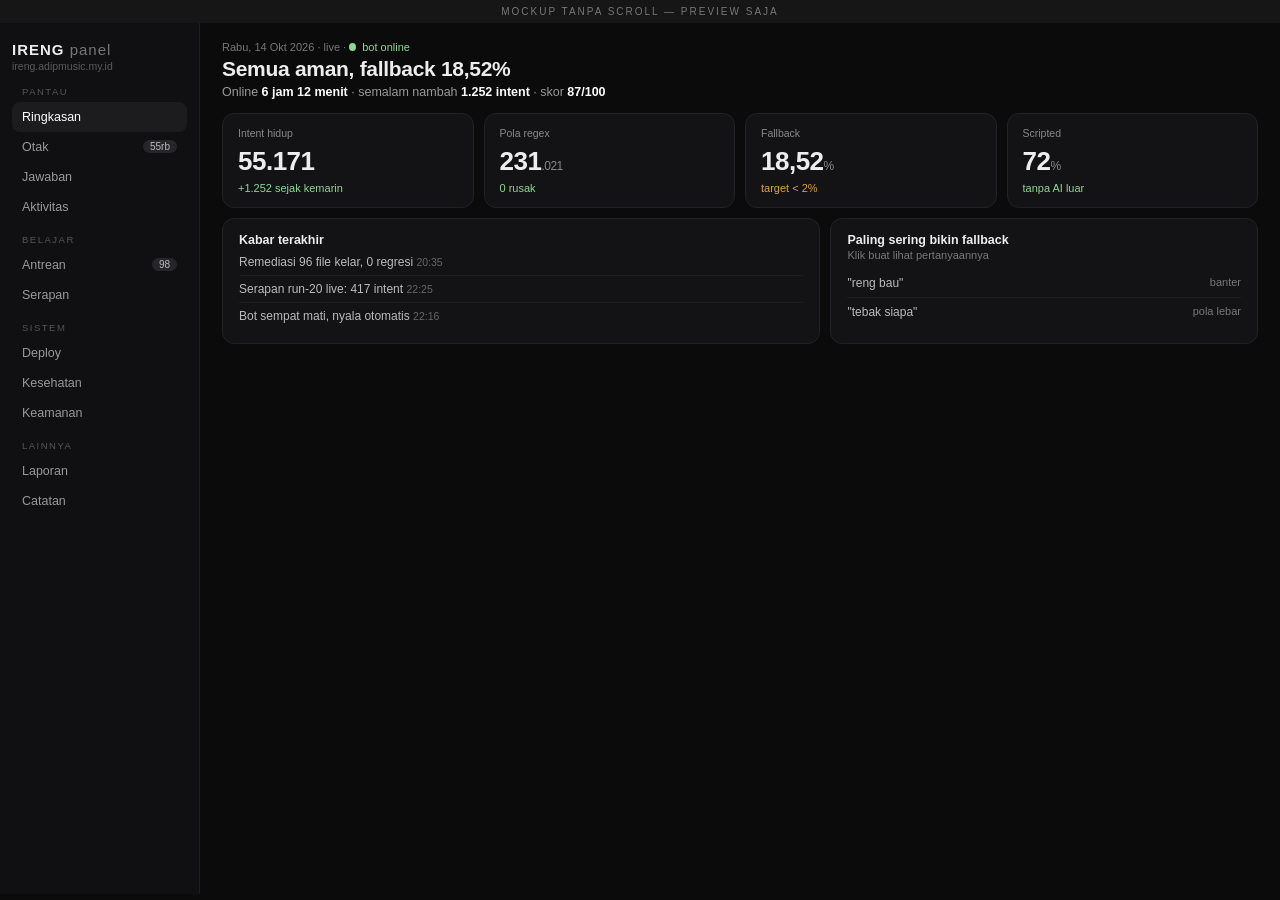
==== mockup-dashboard.html @ 5df764d5 "Mockup dashboard Ireng (preview)" ====
<!DOCTYPE html>
<html lang="id">
<head>
<meta charset="utf-8">
<meta name="viewport" content="width=device-width, initial-scale=1">
<style>
*{box-sizing:border-box;margin:0;padding:0}
html,body{height:100%;overflow:hidden}
body{font-family:-apple-system,'Segoe UI',Roboto,sans-serif;background:#0b0b0c;color:#ededed}
.mock{background:#161616;color:#777;text-align:center;font-size:10px;padding:6px;letter-spacing:2px}
.app{display:flex;height:calc(100vh - 29px)}
aside{width:200px;background:#101012;border-right:1px solid #1e1e20;padding:18px 12px;flex-shrink:0;overflow:hidden}
aside .logo{font-size:15px;font-weight:800;letter-spacing:1px}
aside .logo em{font-style:normal;color:#777;font-weight:400}
aside .sub{font-size:10.5px;color:#5a5a5a;margin:2px 0 14px}
nav .g{font-size:9.5px;color:#555;text-transform:uppercase;letter-spacing:1.5px;margin:12px 10px 5px}
nav button{display:flex;justify-content:space-between;width:100%;background:none;border:none;color:#999;font-size:12.5px;padding:8px 10px;border-radius:8px;cursor:pointer;text-align:left;font-family:inherit}
nav button.on{background:#1c1c1f;color:#fff}
nav button .n{font-size:10px;background:#26262a;color:#bbb;border-radius:10px;padding:1px 7px}
main{flex:1;padding:18px 22px;overflow:hidden;min-width:0}
.eyebrow{font-size:11px;color:#777;margin-bottom:4px}
h1{font-size:21px;font-weight:750;letter-spacing:-.3px}
.lede{font-size:12.5px;color:#999;margin:4px 0 14px}.lede b{color:#fff}
.page{display:none;height:calc(100% - 90px)}
.page.on{display:block}
.cards{display:grid;grid-template-columns:repeat(4,1fr);gap:10px;margin-bottom:10px}
.c{background:#131315;border:1px solid #222226;border-radius:12px;padding:13px 15px}
.c .k{font-size:10.5px;color:#888;margin-bottom:7px}
.c .v{font-size:26px;font-weight:800;letter-spacing:-.5px}
.c .v small{font-size:12px;font-weight:400;color:#888}
.c .f{font-size:11px;margin-top:5px;color:#8fd694}
.c .f.warn{color:#e0a33e}
.duo{display:grid;grid-template-columns:1.4fr 1fr;gap:10px}
.panel{background:#131315;border:1px solid #222226;border-radius:12px;padding:14px 16px;overflow:hidden}
.panel h3{font-size:12.5px;font-weight:650;margin-bottom:2px}
.panel .hint{font-size:11px;color:#777;margin-bottom:8px}
.rl{font-size:12px;color:#bbb;padding:7px 0;border-bottom:1px solid #1d1d20;display:flex;justify-content:space-between;gap:8px}
.rl:last-child{border:none}
.rl .a{color:#777;font-size:11px}
.tag{font-size:10px;background:#1f1f1f;color:#ccc;padding:2px 9px;border-radius:11px;white-space:nowrap}
.bar{height:6px;background:#222226;border-radius:3px;overflow:hidden;margin:5px 0 8px}
.bar i{display:block;height:100%;background:#ededed;border-radius:3px}
.feed{font-size:12px;color:#bbb}.feed div{padding:6px 0;border-bottom:1px solid #1d1d20}.feed div:last-child{border:none}
.feed time{color:#666;font-size:10.5px}
.note{background:#141410;border:1px dashed #3a3a2a;border-radius:10px;padding:11px 14px;font-size:12.5px;color:#c9b98a}
.dot{display:inline-block;width:7px;height:8px;border-radius:50%;background:#8fd694;margin-right:6px}
</style>
</head>
<body>
<div class="mock">MOCKUP TANPA SCROLL — PREVIEW SAJA</div>
<div class="app">
<aside>
<div class="logo">IRENG <em>panel</em></div><div class="sub">ireng.adipmusic.my.id</div>
<nav>
<div class="g">Pantau</div>
<button class="on" data-p="p1">Ringkasan</button>
<button data-p="p2">Otak <span class="n">55rb</span></button>
<button data-p="p3">Jawaban</button>
<button data-p="p4">Aktivitas</button>
<div class="g">Belajar</div>
<button data-p="p5">Antrean <span class="n">98</span></button>
<button data-p="p6">Serapan</button>
<div class="g">Sistem</div>
<button data-p="p7">Deploy</button>
<button data-p="p8">Kesehatan</button>
<button data-p="p9">Keamanan</button>
<div class="g">Lainnya</div>
<button data-p="p10">Laporan</button>
<button data-p="p11">Catatan</button>
</nav>
</aside>
<main>
<div class="eyebrow">Rabu, 14 Okt 2026 · live · <span style="color:#8fd694"><span class="dot"></span>bot online</span></div>

<div class="page on" id="p1">
<h1>Semua aman, fallback 18,52%</h1>
<p class="lede">Online <b>6 jam 12 menit</b> · semalam nambah <b>1.252 intent</b> · skor <b>87/100</b></p>
<div class="cards">
<div class="c"><div class="k">Intent hidup</div><div class="v">55.171</div><div class="f">+1.252 sejak kemarin</div></div>
<div class="c"><div class="k">Pola regex</div><div class="v">231<small>.021</small></div><div class="f">0 rusak</div></div>
<div class="c"><div class="k">Fallback</div><div class="v">18,52<small>%</small></div><div class="f warn">target &lt; 2%</div></div>
<div class="c"><div class="k">Scripted</div><div class="v">72<small>%</small></div><div class="f">tanpa AI luar</div></div>
</div>
<div class="duo">
<div class="panel"><h3>Kabar terakhir</h3><div class="feed">
<div>Remediasi 96 file kelar, 0 regresi <time>20:35</time></div>
<div>Serapan run-20 live: 417 intent <time>22:25</time></div>
<div>Bot sempat mati, nyala otomatis <time>22:16</time></div>
</div></div>
<div class="panel"><h3>Paling sering bikin fallback</h3><div class="hint">Klik buat lihat pertanyaannya</div>
<div class="rl"><span>"reng bau"</span><span class="a">banter</span></div>
<div class="rl"><span>"tebak siapa"</span><span class="a">pola lebar</span></div>
</div></div>
</div>

<div class="page" id="p2">
<h1>Otak</h1><p class="lede">Isi kepala Ireng · <b>55.171</b> intent · <b>231.021</b> pola</p>
<div class="duo">
<div class="panel"><h3>Pertumbuhan 7 hari</h3><div class="bar"><i style="width:64%"></i></div><div style="font-size:12px;color:#888">50.732 → 55.171 (+4.439)</div>
<h3 style="margin-top:14px">Cari intent</h3><div class="hint">Klik hasil buat lihat detail pola</div>
<div style="background:#0e0e10;border:1px solid #26262a;border-radius:8px;padding:9px 12px;font-size:12px;color:#666">cth: b55905_dengerin_penuh_dulu …</div></div>
<div class="panel"><h3>Laris vs nganggur</h3><div class="hint">30 hari</div>
<div class="rl"><span>Sapaan & banter</span><span class="tag">12,4rb hit</span></div>
<div class="rl"><span>Nganggur 90 hari</span><span class="tag">312</span></div>
<div class="rl"><span>Pola mati</span><span class="tag">0</span></div></div>
</div></div>

<div class="page" id="p3">
<h1>Jawaban</h1><p class="lede">Dari mana jawaban datang hari ini</p>
<div class="duo">
<div class="panel"><h3>Sumber</h3>
<div class="rl"><span>Scripted</span><span class="tag">72%</span></div>
<div class="rl"><span>LLM</span><span class="tag">9,5%</span></div>
<div class="rl"><span>Fallback</span><span class="tag">18,5%</span></div>
<div class="hint" style="margin-top:8px">vs minggu lalu: turun 0,3 poin</div></div>
<div class="panel"><h3>Tren fallback</h3><div class="hint">30 hari · garis turun = bagus</div>
<div class="bar"><i style="width:70%"></i></div><div style="font-size:12px;color:#888">18,81% → 18,52%</div></div>
</div></div>

<div class="page" id="p4">
<h1>Aktivitas</h1><p class="lede">Ramai-ramai chat hari ini</p>
<div class="duo">
<div class="panel"><h3>Chat per jam</h3><div class="hint">Puncak jam 21</div><div class="bar"><i style="width:82%"></i></div></div>
<div class="panel"><h3>Topik lagi rame</h3>
<div class="rl"><span>OTT KPK BNPB</span><span class="tag">scout</span></div>
<div class="rl"><span>JxJ SEVENTEEN</span><span class="tag">scout</span></div></div>
</div></div>

<div class="page" id="p5">
<h1>Antrean belajar</h1><p class="lede"><b>98</b> draft nunggu review · belum ada yang lolos auto-approve</p>
<div class="duo">
<div class="panel"><h3>Progress</h3><div class="bar"><i style="width:12%"></i></div><div style="font-size:12px;color:#888">12 siap kuis parafrase</div></div>
<div class="panel"><h3>Unmatched terbaru</h3>
<div class="rl"><span>"reng bau"</span><span class="a">14 Okt 14:55</span></div>
<div class="rl"><span><i>tidak ada lagi</i></span><span></span></div></div>
</div></div>

<div class="page" id="p6">
<h1>Serapan</h1><p class="lede">Run per jam · otomatis</p>
<div class="panel"><div class="feed">
<div>Run ke-20 · 417 intent · <b style="color:#8fd694">live</b> <time>22:25 WIB</time></div>
<div>Run ke-19 · 411 intent · staged <time>19:49 WIB</time></div>
<div>Run ke-18 · 574 intent · staged <time>18:41 WIB</time></div>
<div>Kata baru: +450 singkatan EN <time>16:11 WIB</time></div>
</div></div></div>

<div class="page" id="p7">
<h1>Deploy</h1><p class="lede">Riwayat perubahan</p>
<div class="panel"><div class="feed">
<div>Serapan run-18..20: +1.402 intent <time>22:25 · 0803d6d8</time></div>
<div>Remediasi uppercase 96 file, 0 regresi <time>20:35 · wave 1–5</time></div>
<div>Konsolidasi run-12..17: +3.187 intent <time>18:00 · ac6bafdc</time></div>
</div></div></div>

<div class="page" id="p8">
<h1>Kesehatan</h1><p class="lede">Kondisi bot saat ini</p>
<div class="cards">
<div class="c"><div class="k">Status</div><div class="v" style="font-size:22px;color:#8fd694">Online</div><div class="f">pid 22149</div></div>
<div class="c"><div class="k">Uptime</div><div class="v" style="font-size:22px">6<small>j</small> 12<small>m</small></div><div class="f">stabil</div></div>
<div class="c"><div class="k">Restart terakhir</div><div class="v" style="font-size:22px">22:16</div><div class="f">otomatis</div></div>
<div class="c"><div class="k">Error 24 jam</div><div class="v">0</div><div class="f">bersih</div></div>
</div></div>

<div class="page" id="p9">
<h1>Keamanan</h1><p class="lede">Siapa masuk kapan</p>
<div class="panel">
<div class="rl"><span>Login terakhir</span><span class="a">lo · 23:40 WIB</span></div>
<div class="rl"><span>Percobaan gagal 7 hari</span><span class="tag">0</span></div>
<div class="rl"><span>IP whitelist</span><span class="tag">aktif</span></div>
<div class="rl"><span>Brute-force shield</span><span class="tag">aktif</span></div>
</div></div>

<div class="page" id="p10">
<h1>Laporan</h1><p class="lede">Unduh & bandingkan</p>
<div class="panel">
<div class="rl"><span>Laporan harian 14 Okt</span><span class="tag">unduh</span></div>
<div class="rl"><span>Laporan mingguan</span><span class="tag">unduh</span></div>
<div class="rl"><span>Fallback minggu ini vs lalu</span><span class="tag">18,52% vs 18,81%</span></div>
</div></div>

<div class="page" id="p11">
<h1>Catatan</h1><p class="lede">Coretan lo sendiri</p>
<div class="note">Fallback harus tembus di bawah 15% minggu ini. Prioritas: deploy antrean 985 intent.</div>
</div>

</main>
</div>
<script>
document.querySelectorAll('nav button').forEach(b=>b.addEventListener('click',()=>{
document.querySelectorAll('nav button').forEach(x=>x.classList.remove('on'));
document.querySelectorAll('.page').forEach(x=>x.classList.remove('on'));
b.classList.add('on');document.getElementById(b.dataset.p).classList.add('on');
}));
</script>
</body>
</html>
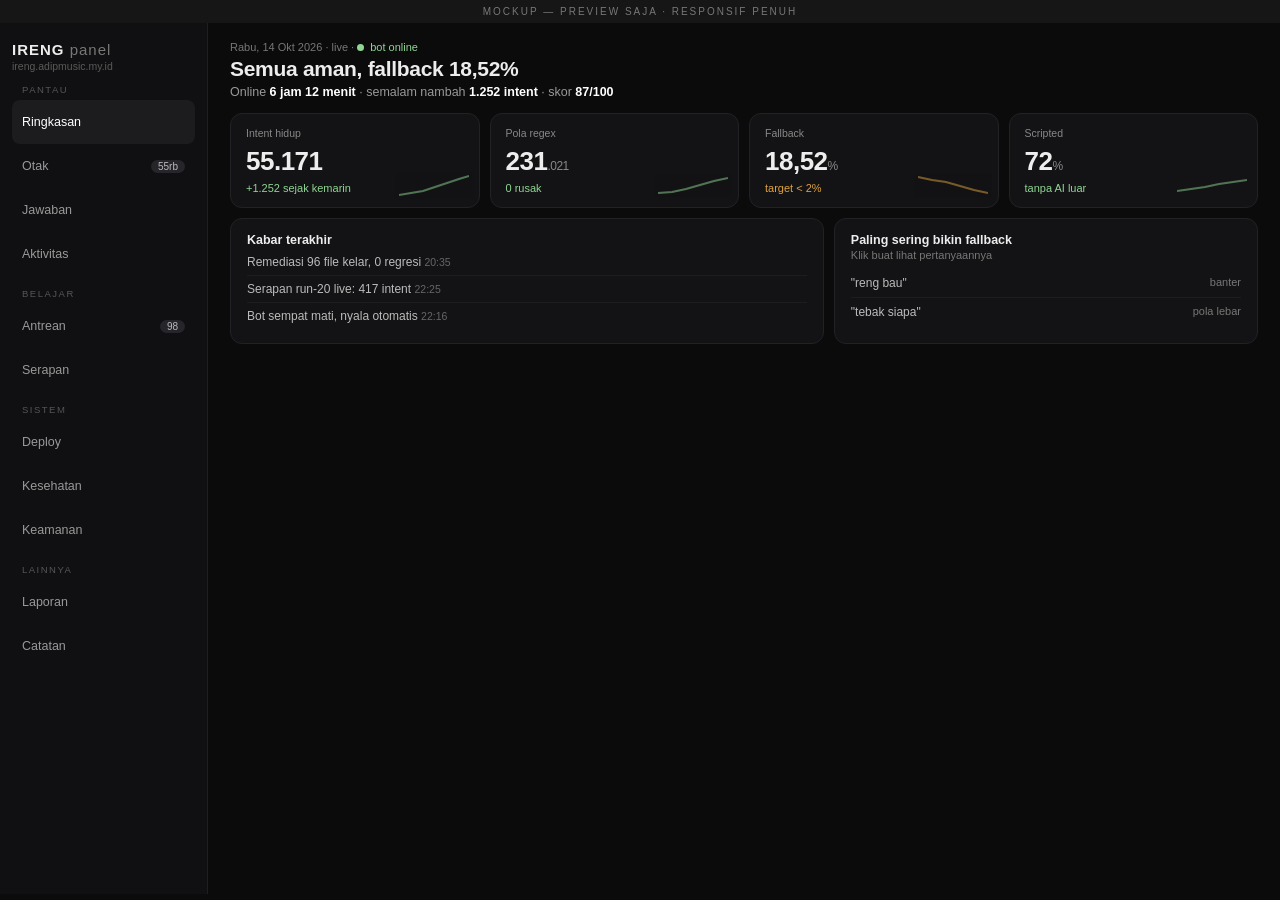
==== commit a4076b11: "Mockup dashboard v4 (responsif + grafik)" ====
--- a/mockup-dashboard.html
+++ b/mockup-dashboard.html
@@ -9,27 +9,28 @@
 body{font-family:-apple-system,'Segoe UI',Roboto,sans-serif;background:#0b0b0c;color:#ededed}
 .mock{background:#161616;color:#777;text-align:center;font-size:10px;padding:6px;letter-spacing:2px}
 .app{display:flex;height:calc(100vh - 29px)}
-aside{width:200px;background:#101012;border-right:1px solid #1e1e20;padding:18px 12px;flex-shrink:0;overflow:hidden}
+aside{width:208px;background:#101012;border-right:1px solid #1e1e20;padding:18px 12px;flex-shrink:0;overflow-y:auto}
 aside .logo{font-size:15px;font-weight:800;letter-spacing:1px}
 aside .logo em{font-style:normal;color:#777;font-weight:400}
-aside .sub{font-size:10.5px;color:#5a5a5a;margin:2px 0 14px}
+aside .sub{font-size:10.5px;color:#5a5a5a;margin:2px 0 12px}
 nav .g{font-size:9.5px;color:#555;text-transform:uppercase;letter-spacing:1.5px;margin:12px 10px 5px}
-nav button{display:flex;justify-content:space-between;width:100%;background:none;border:none;color:#999;font-size:12.5px;padding:8px 10px;border-radius:8px;cursor:pointer;text-align:left;font-family:inherit}
+nav button{display:flex;justify-content:space-between;align-items:center;width:100%;background:none;border:none;color:#999;font-size:12.5px;padding:9px 10px;border-radius:8px;cursor:pointer;text-align:left;font-family:inherit;min-height:44px}
 nav button.on{background:#1c1c1f;color:#fff}
 nav button .n{font-size:10px;background:#26262a;color:#bbb;border-radius:10px;padding:1px 7px}
-main{flex:1;padding:18px 22px;overflow:hidden;min-width:0}
+main{flex:1;padding:18px 22px;overflow:hidden;min-width:0;display:flex;flex-direction:column}
 .eyebrow{font-size:11px;color:#777;margin-bottom:4px}
 h1{font-size:21px;font-weight:750;letter-spacing:-.3px}
 .lede{font-size:12.5px;color:#999;margin:4px 0 14px}.lede b{color:#fff}
-.page{display:none;height:calc(100% - 90px)}
+.page{display:none;flex:1;min-height:0}
 .page.on{display:block}
 .cards{display:grid;grid-template-columns:repeat(4,1fr);gap:10px;margin-bottom:10px}
-.c{background:#131315;border:1px solid #222226;border-radius:12px;padding:13px 15px}
+.c{background:#131315;border:1px solid #222226;border-radius:12px;padding:13px 15px;position:relative;overflow:hidden}
 .c .k{font-size:10.5px;color:#888;margin-bottom:7px}
 .c .v{font-size:26px;font-weight:800;letter-spacing:-.5px}
 .c .v small{font-size:12px;font-weight:400;color:#888}
 .c .f{font-size:11px;margin-top:5px;color:#8fd694}
 .c .f.warn{color:#e0a33e}
+.c svg.spark{position:absolute;right:10px;bottom:8px;opacity:.5}
 .duo{display:grid;grid-template-columns:1.4fr 1fr;gap:10px}
 .panel{background:#131315;border:1px solid #222226;border-radius:12px;padding:14px 16px;overflow:hidden}
 .panel h3{font-size:12.5px;font-weight:650;margin-bottom:2px}
@@ -43,11 +44,31 @@
 .feed{font-size:12px;color:#bbb}.feed div{padding:6px 0;border-bottom:1px solid #1d1d20}.feed div:last-child{border:none}
 .feed time{color:#666;font-size:10.5px}
 .note{background:#141410;border:1px dashed #3a3a2a;border-radius:10px;padding:11px 14px;font-size:12.5px;color:#c9b98a}
-.dot{display:inline-block;width:7px;height:8px;border-radius:50%;background:#8fd694;margin-right:6px}
+.dot{display:inline-block;width:7px;height:7px;border-radius:50%;background:#8fd694;margin-right:6px}
+.donut{display:flex;align-items:center;gap:14px}
+.donut svg{flex-shrink:0}
+.legend{font-size:12px;color:#bbb}.legend div{margin:5px 0}.legend i{display:inline-block;width:9px;height:9px;border-radius:3px;margin-right:7px}
+.mtopbar{display:none}
+/* tablet */
+@media(max-width:1024px){.cards{grid-template-columns:repeat(2,1fr)}}
+/* mobile: sidebar jadi bar atas horizontal scroll */
+@media(max-width:760px){
+.app{flex-direction:column}
+aside{width:100%;border-right:none;border-bottom:1px solid #1e1e20;padding:10px 12px;height:auto}
+aside .sub{display:none}
+aside .logo{margin-bottom:8px}
+nav{display:flex;overflow-x:auto;gap:6px;padding-bottom:4px;-webkit-overflow-scrolling:touch}
+nav .g{display:none}
+nav button{white-space:nowrap;flex-shrink:0;min-height:44px}
+main{padding:14px}
+h1{font-size:19px}
+.duo{grid-template-columns:1fr}
+.c .v{font-size:23px}
+}
 </style>
 </head>
 <body>
-<div class="mock">MOCKUP TANPA SCROLL — PREVIEW SAJA</div>
+<div class="mock">MOCKUP — PREVIEW SAJA · RESPONSIF PENUH</div>
 <div class="app">
 <aside>
 <div class="logo">IRENG <em>panel</em></div><div class="sub">ireng.adipmusic.my.id</div>
@@ -76,10 +97,14 @@
 <h1>Semua aman, fallback 18,52%</h1>
 <p class="lede">Online <b>6 jam 12 menit</b> · semalam nambah <b>1.252 intent</b> · skor <b>87/100</b></p>
 <div class="cards">
-<div class="c"><div class="k">Intent hidup</div><div class="v">55.171</div><div class="f">+1.252 sejak kemarin</div></div>
-<div class="c"><div class="k">Pola regex</div><div class="v">231<small>.021</small></div><div class="f">0 rusak</div></div>
-<div class="c"><div class="k">Fallback</div><div class="v">18,52<small>%</small></div><div class="f warn">target &lt; 2%</div></div>
-<div class="c"><div class="k">Scripted</div><div class="v">72<small>%</small></div><div class="f">tanpa AI luar</div></div>
+<div class="c"><div class="k">Intent hidup</div><div class="v">55.171</div><div class="f">+1.252 sejak kemarin</div>
+<svg class="spark" width="70" height="26" viewBox="0 0 70 26"><polyline points="0,22 12,20 24,18 36,14 48,10 60,6 70,3" fill="none" stroke="#8fd694" stroke-width="2"/></svg></div>
+<div class="c"><div class="k">Pola regex</div><div class="v">231<small>.021</small></div><div class="f">0 rusak</div>
+<svg class="spark" width="70" height="26" viewBox="0 0 70 26"><polyline points="0,20 14,19 28,16 42,12 56,8 70,5" fill="none" stroke="#8fd694" stroke-width="2"/></svg></div>
+<div class="c"><div class="k">Fallback</div><div class="v">18,52<small>%</small></div><div class="f warn">target &lt; 2%</div>
+<svg class="spark" width="70" height="26" viewBox="0 0 70 26"><polyline points="0,4 14,7 28,9 42,13 56,17 70,20" fill="none" stroke="#e0a33e" stroke-width="2"/></svg></div>
+<div class="c"><div class="k">Scripted</div><div class="v">72<small>%</small></div><div class="f">tanpa AI luar</div>
+<svg class="spark" width="70" height="26" viewBox="0 0 70 26"><polyline points="0,18 14,16 28,14 42,11 56,9 70,7" fill="none" stroke="#8fd694" stroke-width="2"/></svg></div>
 </div>
 <div class="duo">
 <div class="panel"><h3>Kabar terakhir</h3><div class="feed">
@@ -94,42 +119,58 @@
 </div>
 
 <div class="page" id="p2">
-<h1>Otak</h1><p class="lede">Isi kepala Ireng · <b>55.171</b> intent · <b>231.021</b> pola</p>
-<div class="duo">
-<div class="panel"><h3>Pertumbuhan 7 hari</h3><div class="bar"><i style="width:64%"></i></div><div style="font-size:12px;color:#888">50.732 → 55.171 (+4.439)</div>
-<h3 style="margin-top:14px">Cari intent</h3><div class="hint">Klik hasil buat lihat detail pola</div>
-<div style="background:#0e0e10;border:1px solid #26262a;border-radius:8px;padding:9px 12px;font-size:12px;color:#666">cth: b55905_dengerin_penuh_dulu …</div></div>
+<h1>Otak</h1><p class="lede"><b>55.171</b> intent · <b>231.021</b> pola · 0 rusak</p>
+<div class="duo">
+<div class="panel"><h3>Pertumbuhan 7 hari</h3>
+<svg width="100%" height="70" viewBox="0 0 300 70" preserveAspectRatio="none"><polyline points="0,60 50,55 100,48 150,38 200,28 250,18 300,10" fill="none" stroke="#ededed" stroke-width="2"/><circle cx="300" cy="10" r="4" fill="#8fd694"/></svg>
+<div style="font-size:12px;color:#888;margin-top:6px">50.732 → 55.171 (+4.439)</div></div>
 <div class="panel"><h3>Laris vs nganggur</h3><div class="hint">30 hari</div>
 <div class="rl"><span>Sapaan & banter</span><span class="tag">12,4rb hit</span></div>
 <div class="rl"><span>Nganggur 90 hari</span><span class="tag">312</span></div>
 <div class="rl"><span>Pola mati</span><span class="tag">0</span></div></div>
-</div></div>
+</div>
+<div class="panel" style="margin-top:10px"><h3>Cari intent</h3><div class="hint">Klik hasil buat lihat detail pola</div>
+<div style="background:#0e0e10;border:1px solid #26262a;border-radius:8px;padding:9px 12px;font-size:12px;color:#666">cth: b55905_dengerin_penuh_dulu …</div></div>
+</div>
 
 <div class="page" id="p3">
-<h1>Jawaban</h1><p class="lede">Dari mana jawaban datang hari ini</p>
-<div class="duo">
-<div class="panel"><h3>Sumber</h3>
-<div class="rl"><span>Scripted</span><span class="tag">72%</span></div>
-<div class="rl"><span>LLM</span><span class="tag">9,5%</span></div>
-<div class="rl"><span>Fallback</span><span class="tag">18,5%</span></div>
-<div class="hint" style="margin-top:8px">vs minggu lalu: turun 0,3 poin</div></div>
-<div class="panel"><h3>Tren fallback</h3><div class="hint">30 hari · garis turun = bagus</div>
-<div class="bar"><i style="width:70%"></i></div><div style="font-size:12px;color:#888">18,81% → 18,52%</div></div>
+<h1>Jawaban</h1><p class="lede">Dari mana jawaban datang</p>
+<div class="duo">
+<div class="panel"><h3>Donat sumber hari ini</h3>
+<div class="donut">
+<svg width="110" height="110" viewBox="0 0 110 110">
+<circle cx="55" cy="55" r="44" fill="none" stroke="#222226" stroke-width="14"/>
+<circle cx="55" cy="55" r="44" fill="none" stroke="#ededed" stroke-width="14" stroke-dasharray="199 276" stroke-dashoffset="69" transform="rotate(-90 55 55)"/>
+<circle cx="55" cy="55" r="44" fill="none" stroke="#555" stroke-width="14" stroke-dasharray="26 276" stroke-dashoffset="-130" transform="rotate(-90 55 55)"/>
+<circle cx="55" cy="55" r="44" fill="none" stroke="#e0a33e" stroke-width="14" stroke-dasharray="51 276" stroke-dashoffset="-156" transform="rotate(-90 55 55)"/>
+<text x="55" y="60" text-anchor="middle" fill="#fff" font-size="16" font-weight="700">72%</text>
+</svg>
+<div class="legend">
+<div><i style="background:#ededed"></i>Scripted 72%</div>
+<div><i style="background:#555"></i>LLM 9,5%</div>
+<div><i style="background:#e0a33e"></i>Fallback 18,5%</div>
+</div></div></div>
+<div class="panel"><h3>Tren fallback 30 hari</h3><div class="hint">Garis turun = bagus</div>
+<svg width="100%" height="70" viewBox="0 0 300 70" preserveAspectRatio="none"><polyline points="0,15 60,22 120,30 180,42 240,52 300,58" fill="none" stroke="#e0a33e" stroke-width="2"/></svg>
+<div style="font-size:12px;color:#888">18,81% → 18,52%</div></div>
 </div></div>
 
 <div class="page" id="p4">
-<h1>Aktivitas</h1><p class="lede">Ramai-ramai chat hari ini</p>
-<div class="duo">
-<div class="panel"><h3>Chat per jam</h3><div class="hint">Puncak jam 21</div><div class="bar"><i style="width:82%"></i></div></div>
+<h1>Aktivitas</h1><p class="lede">Ramai-ramai chat</p>
+<div class="duo">
+<div class="panel"><h3>Chat per jam hari ini</h3><div class="hint">Puncak jam 21</div>
+<svg width="100%" height="70" viewBox="0 0 300 70" preserveAspectRatio="none">
+<rect x="10" y="45" width="18" height="25" rx="3" fill="#333"/><rect x="40" y="35" width="18" height="35" rx="3" fill="#333"/><rect x="70" y="40" width="18" height="30" rx="3" fill="#333"/><rect x="100" y="25" width="18" height="45" rx="3" fill="#555"/><rect x="130" y="30" width="18" height="40" rx="3" fill="#555"/><rect x="160" y="15" width="18" height="55" rx="3" fill="#ededed"/><rect x="190" y="28" width="18" height="42" rx="3" fill="#555"/>
+</svg></div>
 <div class="panel"><h3>Topik lagi rame</h3>
 <div class="rl"><span>OTT KPK BNPB</span><span class="tag">scout</span></div>
 <div class="rl"><span>JxJ SEVENTEEN</span><span class="tag">scout</span></div></div>
 </div></div>
 
 <div class="page" id="p5">
-<h1>Antrean belajar</h1><p class="lede"><b>98</b> draft nunggu review · belum ada yang lolos auto-approve</p>
-<div class="duo">
-<div class="panel"><h3>Progress</h3><div class="bar"><i style="width:12%"></i></div><div style="font-size:12px;color:#888">12 siap kuis parafrase</div></div>
+<h1>Antrean belajar</h1><p class="lede"><b>98</b> draft nunggu review</p>
+<div class="duo">
+<div class="panel"><h3>Progress kuis</h3><div class="bar"><i style="width:12%"></i></div><div style="font-size:12px;color:#888">12 siap kuis parafrase · gate tetap</div></div>
 <div class="panel"><h3>Unmatched terbaru</h3>
 <div class="rl"><span>"reng bau"</span><span class="a">14 Okt 14:55</span></div>
 <div class="rl"><span><i>tidak ada lagi</i></span><span></span></div></div>
@@ -175,7 +216,7 @@
 <div class="panel">
 <div class="rl"><span>Laporan harian 14 Okt</span><span class="tag">unduh</span></div>
 <div class="rl"><span>Laporan mingguan</span><span class="tag">unduh</span></div>
-<div class="rl"><span>Fallback minggu ini vs lalu</span><span class="tag">18,52% vs 18,81%</span></div>
+<div class="rl"><span>Minggu ini vs lalu</span><span class="tag">18,52% vs 18,81%</span></div>
 </div></div>
 
 <div class="page" id="p11">
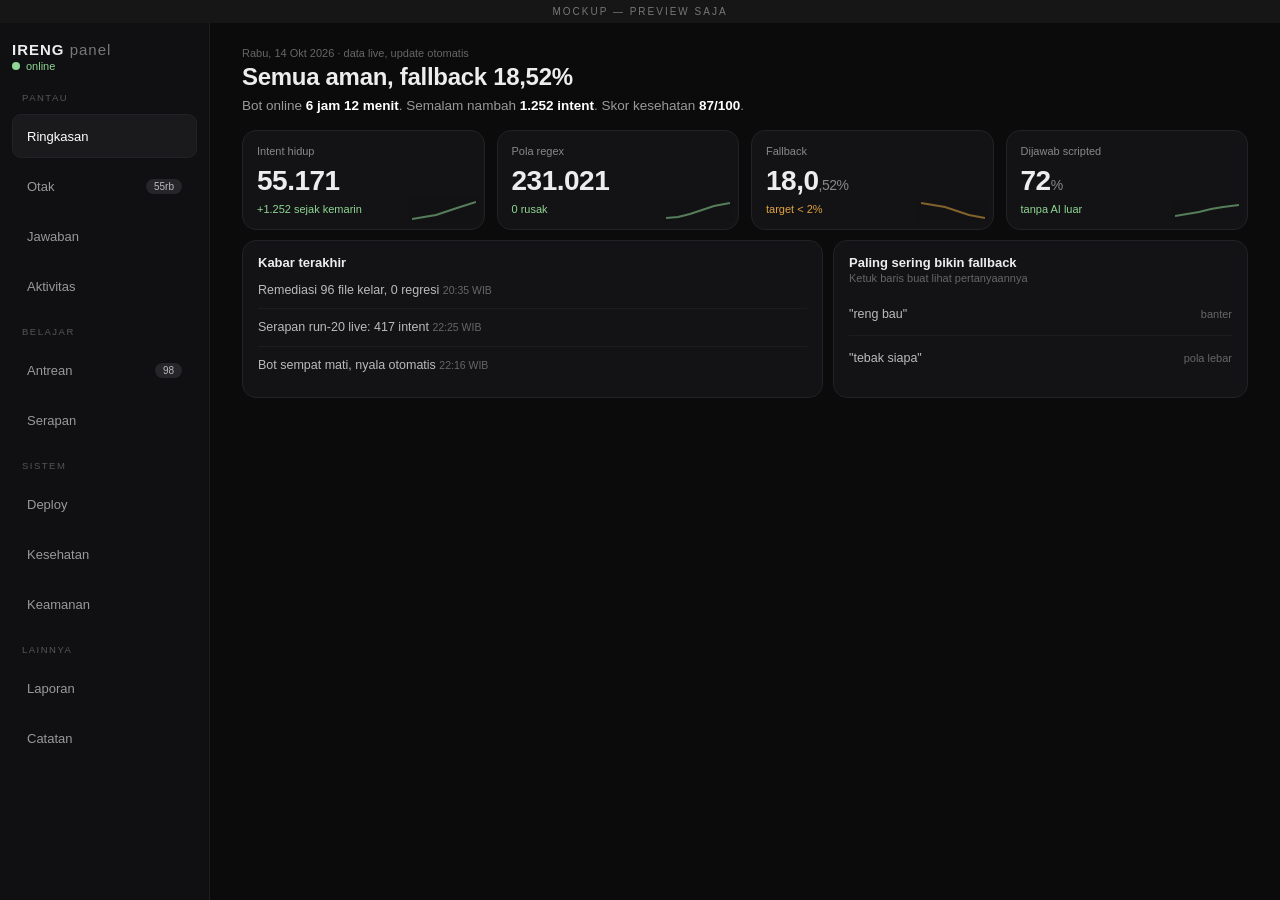
==== commit 859f472e: "Mockup dashboard v5 (mobile-first rewrite)" ====
--- a/mockup-dashboard.html
+++ b/mockup-dashboard.html
@@ -2,77 +2,98 @@
 <html lang="id">
 <head>
 <meta charset="utf-8">
-<meta name="viewport" content="width=device-width, initial-scale=1">
+<meta name="viewport" content="width=device-width, initial-scale=1, viewport-fit=cover">
+<title>Ireng Panel — Mockup</title>
 <style>
-*{box-sizing:border-box;margin:0;padding:0}
-html,body{height:100%;overflow:hidden}
-body{font-family:-apple-system,'Segoe UI',Roboto,sans-serif;background:#0b0b0c;color:#ededed}
-.mock{background:#161616;color:#777;text-align:center;font-size:10px;padding:6px;letter-spacing:2px}
-.app{display:flex;height:calc(100vh - 29px)}
-aside{width:208px;background:#101012;border-right:1px solid #1e1e20;padding:18px 12px;flex-shrink:0;overflow-y:auto}
-aside .logo{font-size:15px;font-weight:800;letter-spacing:1px}
-aside .logo em{font-style:normal;color:#777;font-weight:400}
-aside .sub{font-size:10.5px;color:#5a5a5a;margin:2px 0 12px}
-nav .g{font-size:9.5px;color:#555;text-transform:uppercase;letter-spacing:1.5px;margin:12px 10px 5px}
-nav button{display:flex;justify-content:space-between;align-items:center;width:100%;background:none;border:none;color:#999;font-size:12.5px;padding:9px 10px;border-radius:8px;cursor:pointer;text-align:left;font-family:inherit;min-height:44px}
-nav button.on{background:#1c1c1f;color:#fff}
-nav button .n{font-size:10px;background:#26262a;color:#bbb;border-radius:10px;padding:1px 7px}
-main{flex:1;padding:18px 22px;overflow:hidden;min-width:0;display:flex;flex-direction:column}
-.eyebrow{font-size:11px;color:#777;margin-bottom:4px}
-h1{font-size:21px;font-weight:750;letter-spacing:-.3px}
-.lede{font-size:12.5px;color:#999;margin:4px 0 14px}.lede b{color:#fff}
-.page{display:none;flex:1;min-height:0}
-.page.on{display:block}
-.cards{display:grid;grid-template-columns:repeat(4,1fr);gap:10px;margin-bottom:10px}
-.c{background:#131315;border:1px solid #222226;border-radius:12px;padding:13px 15px;position:relative;overflow:hidden}
-.c .k{font-size:10.5px;color:#888;margin-bottom:7px}
-.c .v{font-size:26px;font-weight:800;letter-spacing:-.5px}
-.c .v small{font-size:12px;font-weight:400;color:#888}
-.c .f{font-size:11px;margin-top:5px;color:#8fd694}
-.c .f.warn{color:#e0a33e}
-.c svg.spark{position:absolute;right:10px;bottom:8px;opacity:.5}
-.duo{display:grid;grid-template-columns:1.4fr 1fr;gap:10px}
-.panel{background:#131315;border:1px solid #222226;border-radius:12px;padding:14px 16px;overflow:hidden}
-.panel h3{font-size:12.5px;font-weight:650;margin-bottom:2px}
-.panel .hint{font-size:11px;color:#777;margin-bottom:8px}
-.rl{font-size:12px;color:#bbb;padding:7px 0;border-bottom:1px solid #1d1d20;display:flex;justify-content:space-between;gap:8px}
+:root{
+  --bg:#0b0b0c; --surface:#131315; --surface2:#1a1a1d; --line:#222226;
+  --txt:#ededed; --mut:#999; --dim:#666;
+  --ok:#8fd694; --warn:#e0a33e; --tap:44px;
+}
+*{box-sizing:border-box;margin:0;padding:0;-webkit-tap-highlight-color:transparent}
+html{-webkit-text-size-adjust:100%}
+body{font-family:-apple-system,BlinkMacSystemFont,'Segoe UI',Roboto,sans-serif;background:var(--bg);color:var(--txt);min-height:100dvh;display:flex;flex-direction:column}
+.mock{background:#161616;color:#777;text-align:center;font-size:10px;padding:6px 8px;letter-spacing:2px;flex-shrink:0}
+/* ===== layout: mobile-first, nav jadi bar atas ===== */
+.app{flex:1;display:flex;flex-direction:column;min-height:0}
+aside{background:#101012;border-bottom:1px solid #1e1e20;padding:10px 12px;flex-shrink:0}
+.brand{display:flex;align-items:baseline;justify-content:space-between;margin-bottom:8px}
+.logo{font-size:15px;font-weight:800;letter-spacing:1px}
+.logo em{font-style:normal;color:#777;font-weight:400}
+.live{font-size:11px;color:var(--ok);display:flex;align-items:center;gap:6px}
+.live i{width:8px;height:8px;border-radius:50%;background:var(--ok);animation:pulse 2s infinite}
+@keyframes pulse{0%,100%{opacity:1}50%{opacity:.35}}
+nav{display:flex;gap:6px;overflow-x:auto;padding-bottom:6px;scrollbar-width:none;-webkit-overflow-scrolling:touch}
+nav::-webkit-scrollbar{display:none}
+nav .g{display:none}
+nav button{flex-shrink:0;display:flex;align-items:center;gap:7px;background:none;border:1px solid transparent;color:var(--mut);font-size:13px;padding:0 14px;min-height:var(--tap);border-radius:22px;cursor:pointer;font-family:inherit;white-space:nowrap;transition:background .18s,color .18s,border-color .18s}
+nav button .n{font-size:10px;background:#26262a;color:#bbb;border-radius:10px;padding:2px 8px}
+nav button.on{background:var(--surface2);color:#fff;border-color:var(--line)}
+nav button:active{transform:scale(.96)}
+main{flex:1;min-height:0;overflow-y:auto;padding:14px 14px 28px;-webkit-overflow-scrolling:touch}
+.eyebrow{font-size:11px;color:var(--dim);margin-bottom:4px}
+h1{font-size:clamp(19px,5.4vw,24px);font-weight:750;letter-spacing:-.3px}
+.lede{font-size:clamp(12px,3.4vw,13.5px);color:var(--mut);margin:5px 0 14px;line-height:1.5}
+.lede b{color:#fff}
+.page{display:none}
+.page.on{display:block;animation:fadeSlide .28s ease}
+@keyframes fadeSlide{from{opacity:0;transform:translateY(10px)}to{opacity:1;transform:none}}
+.cards{display:grid;grid-template-columns:repeat(2,1fr);gap:10px;margin-bottom:10px}
+.c{background:var(--surface);border:1px solid var(--line);border-radius:14px;padding:14px;position:relative;overflow:hidden;transition:transform .15s,border-color .15s;cursor:default}
+.c:active{transform:scale(.98)}
+.c .k{font-size:11px;color:#888;margin-bottom:8px}
+.c .v{font-size:clamp(22px,6.5vw,28px);font-weight:800;letter-spacing:-.5px;font-variant-numeric:tabular-nums}
+.c .v small{font-size:.5em;font-weight:400;color:#888}
+.c .f{font-size:11px;margin-top:6px;color:var(--ok)}
+.c .f.warn{color:var(--warn)}
+.c svg.spark{position:absolute;right:8px;bottom:6px;opacity:.55}
+.duo{display:grid;grid-template-columns:1fr;gap:10px}
+.panel{background:var(--surface);border:1px solid var(--line);border-radius:14px;padding:14px 15px;margin-bottom:10px}
+.panel h3{font-size:13px;font-weight:650;margin-bottom:2px}
+.panel .hint{font-size:11px;color:var(--dim);margin-bottom:8px}
+.rl{font-size:12.5px;color:#bbb;padding:10px 0;border-bottom:1px solid #1d1d20;display:flex;justify-content:space-between;align-items:center;gap:8px;min-height:var(--tap);cursor:pointer}
 .rl:last-child{border:none}
-.rl .a{color:#777;font-size:11px}
-.tag{font-size:10px;background:#1f1f1f;color:#ccc;padding:2px 9px;border-radius:11px;white-space:nowrap}
-.bar{height:6px;background:#222226;border-radius:3px;overflow:hidden;margin:5px 0 8px}
-.bar i{display:block;height:100%;background:#ededed;border-radius:3px}
-.feed{font-size:12px;color:#bbb}.feed div{padding:6px 0;border-bottom:1px solid #1d1d20}.feed div:last-child{border:none}
-.feed time{color:#666;font-size:10.5px}
-.note{background:#141410;border:1px dashed #3a3a2a;border-radius:10px;padding:11px 14px;font-size:12.5px;color:#c9b98a}
-.dot{display:inline-block;width:7px;height:7px;border-radius:50%;background:#8fd694;margin-right:6px}
-.donut{display:flex;align-items:center;gap:14px}
-.donut svg{flex-shrink:0}
-.legend{font-size:12px;color:#bbb}.legend div{margin:5px 0}.legend i{display:inline-block;width:9px;height:9px;border-radius:3px;margin-right:7px}
-.mtopbar{display:none}
-/* tablet */
-@media(max-width:1024px){.cards{grid-template-columns:repeat(2,1fr)}}
-/* mobile: sidebar jadi bar atas horizontal scroll */
-@media(max-width:760px){
-.app{flex-direction:column}
-aside{width:100%;border-right:none;border-bottom:1px solid #1e1e20;padding:10px 12px;height:auto}
-aside .sub{display:none}
-aside .logo{margin-bottom:8px}
-nav{display:flex;overflow-x:auto;gap:6px;padding-bottom:4px;-webkit-overflow-scrolling:touch}
-nav .g{display:none}
-nav button{white-space:nowrap;flex-shrink:0;min-height:44px}
-main{padding:14px}
-h1{font-size:19px}
-.duo{grid-template-columns:1fr}
-.c .v{font-size:23px}
-}
+.rl .a{color:var(--dim);font-size:11px;flex-shrink:0}
+.rl:active{background:#18181b}
+.tag{font-size:10.5px;background:#1f1f1f;color:#ccc;padding:3px 10px;border-radius:12px;white-space:nowrap}
+.bar{height:7px;background:#222226;border-radius:4px;overflow:hidden;margin:6px 0 8px}
+.bar i{display:block;height:100%;background:var(--txt);border-radius:4px;width:0;transition:width 1s cubic-bezier(.2,.8,.2,1)}
+.feed{font-size:12.5px;color:#bbb}
+.feed div{padding:9px 0;border-bottom:1px solid #1d1d20;line-height:1.45}
+.feed div:last-child{border:none}
+.feed time{color:var(--dim);font-size:10.5px}
+.note{background:#141410;border:1px dashed #3a3a2a;border-radius:12px;padding:12px 14px;font-size:13px;color:#c9b98a;line-height:1.5}
+.donut{display:flex;align-items:center;gap:16px;flex-wrap:wrap}
+.legend{font-size:12.5px;color:#bbb}
+.legend div{margin:7px 0;min-height:24px;display:flex;align-items:center}
+.legend i{display:inline-block;width:10px;height:10px;border-radius:3px;margin-right:8px;flex-shrink:0}
+svg.chart{width:100%;height:auto;display:block}
+.tick{font-size:10px;color:var(--dim);text-align:right;margin-top:4px}
+/* ===== tablet & desktop ===== */
+@media(min-width:700px){
+  .app{flex-direction:row}
+  aside{width:210px;border-bottom:none;border-right:1px solid #1e1e20;padding:18px 12px;overflow-y:auto}
+  .brand{flex-direction:column;align-items:flex-start;gap:2px}
+  aside .sub{display:block;font-size:10.5px;color:#5a5a5a;margin-bottom:14px}
+  nav{flex-direction:column;overflow:visible;padding-bottom:0}
+  nav .g{display:block;font-size:9.5px;color:#555;text-transform:uppercase;letter-spacing:1.5px;margin:12px 10px 5px}
+  nav button{border-radius:9px;justify-content:space-between;width:100%}
+  main{padding:20px 24px}
+  .cards{grid-template-columns:repeat(4,1fr)}
+  .duo{grid-template-columns:1.4fr 1fr}
+  .c:hover{border-color:#3a3a40}
+  .rl:hover{background:#161619}
+}
+@media(min-width:1100px){.cards{gap:12px}main{padding:24px 32px}}
+@media(prefers-reduced-motion:reduce){*{animation:none!important;transition:none!important}}
 </style>
 </head>
 <body>
-<div class="mock">MOCKUP — PREVIEW SAJA · RESPONSIF PENUH</div>
+<div class="mock">MOCKUP — PREVIEW SAJA</div>
 <div class="app">
 <aside>
-<div class="logo">IRENG <em>panel</em></div><div class="sub">ireng.adipmusic.my.id</div>
-<nav>
+<div class="brand"><div><div class="logo">IRENG <em>panel</em></div><div class="sub" style="display:none">ireng.adipmusic.my.id</div></div><div class="live"><i></i>online</div></div>
+<nav id="nav">
 <div class="g">Pantau</div>
 <button class="on" data-p="p1">Ringkasan</button>
 <button data-p="p2">Otak <span class="n">55rb</span></button>
@@ -90,29 +111,29 @@
 <button data-p="p11">Catatan</button>
 </nav>
 </aside>
-<main>
-<div class="eyebrow">Rabu, 14 Okt 2026 · live · <span style="color:#8fd694"><span class="dot"></span>bot online</span></div>
+<main id="main">
+<div class="eyebrow">Rabu, 14 Okt 2026 · data live, update otomatis</div>
 
 <div class="page on" id="p1">
 <h1>Semua aman, fallback 18,52%</h1>
-<p class="lede">Online <b>6 jam 12 menit</b> · semalam nambah <b>1.252 intent</b> · skor <b>87/100</b></p>
+<p class="lede">Bot online <b>6 jam 12 menit</b>. Semalam nambah <b>1.252 intent</b>. Skor kesehatan <b>87/100</b>.</p>
 <div class="cards">
-<div class="c"><div class="k">Intent hidup</div><div class="v">55.171</div><div class="f">+1.252 sejak kemarin</div>
-<svg class="spark" width="70" height="26" viewBox="0 0 70 26"><polyline points="0,22 12,20 24,18 36,14 48,10 60,6 70,3" fill="none" stroke="#8fd694" stroke-width="2"/></svg></div>
-<div class="c"><div class="k">Pola regex</div><div class="v">231<small>.021</small></div><div class="f">0 rusak</div>
-<svg class="spark" width="70" height="26" viewBox="0 0 70 26"><polyline points="0,20 14,19 28,16 42,12 56,8 70,5" fill="none" stroke="#8fd694" stroke-width="2"/></svg></div>
-<div class="c"><div class="k">Fallback</div><div class="v">18,52<small>%</small></div><div class="f warn">target &lt; 2%</div>
-<svg class="spark" width="70" height="26" viewBox="0 0 70 26"><polyline points="0,4 14,7 28,9 42,13 56,17 70,20" fill="none" stroke="#e0a33e" stroke-width="2"/></svg></div>
-<div class="c"><div class="k">Scripted</div><div class="v">72<small>%</small></div><div class="f">tanpa AI luar</div>
-<svg class="spark" width="70" height="26" viewBox="0 0 70 26"><polyline points="0,18 14,16 28,14 42,11 56,9 70,7" fill="none" stroke="#8fd694" stroke-width="2"/></svg></div>
+<div class="c"><div class="k">Intent hidup</div><div class="v" data-count="55171">0</div><div class="f">+1.252 sejak kemarin</div>
+<svg class="spark" width="64" height="24" viewBox="0 0 64 24"><polyline points="0,20 12,18 24,16 36,12 48,8 64,3" fill="none" stroke="#8fd694" stroke-width="2"/></svg></div>
+<div class="c"><div class="k">Pola regex</div><div class="v" data-count="231021">0</div><div class="f">0 rusak</div>
+<svg class="spark" width="64" height="24" viewBox="0 0 64 24"><polyline points="0,19 12,18 24,15 36,11 48,7 64,4" fill="none" stroke="#8fd694" stroke-width="2"/></svg></div>
+<div class="c"><div class="k">Fallback</div><div class="v"><span data-count="18" data-dec="1">0</span><small>,52%</small></div><div class="f warn">target &lt; 2%</div>
+<svg class="spark" width="64" height="24" viewBox="0 0 64 24"><polyline points="0,4 12,6 24,8 36,12 48,16 64,19" fill="none" stroke="#e0a33e" stroke-width="2"/></svg></div>
+<div class="c"><div class="k">Dijawab scripted</div><div class="v"><span data-count="72">0</span><small>%</small></div><div class="f">tanpa AI luar</div>
+<svg class="spark" width="64" height="24" viewBox="0 0 64 24"><polyline points="0,17 12,15 24,13 36,10 48,8 64,6" fill="none" stroke="#8fd694" stroke-width="2"/></svg></div>
 </div>
 <div class="duo">
 <div class="panel"><h3>Kabar terakhir</h3><div class="feed">
-<div>Remediasi 96 file kelar, 0 regresi <time>20:35</time></div>
-<div>Serapan run-20 live: 417 intent <time>22:25</time></div>
-<div>Bot sempat mati, nyala otomatis <time>22:16</time></div>
-</div></div>
-<div class="panel"><h3>Paling sering bikin fallback</h3><div class="hint">Klik buat lihat pertanyaannya</div>
+<div>Remediasi 96 file kelar, 0 regresi <time>20:35 WIB</time></div>
+<div>Serapan run-20 live: 417 intent <time>22:25 WIB</time></div>
+<div>Bot sempat mati, nyala otomatis <time>22:16 WIB</time></div>
+</div></div>
+<div class="panel"><h3>Paling sering bikin fallback</h3><div class="hint">Ketuk baris buat lihat pertanyaannya</div>
 <div class="rl"><span>"reng bau"</span><span class="a">banter</span></div>
 <div class="rl"><span>"tebak siapa"</span><span class="a">pola lebar</span></div>
 </div></div>
@@ -122,45 +143,45 @@
 <h1>Otak</h1><p class="lede"><b>55.171</b> intent · <b>231.021</b> pola · 0 rusak</p>
 <div class="duo">
 <div class="panel"><h3>Pertumbuhan 7 hari</h3>
-<svg width="100%" height="70" viewBox="0 0 300 70" preserveAspectRatio="none"><polyline points="0,60 50,55 100,48 150,38 200,28 250,18 300,10" fill="none" stroke="#ededed" stroke-width="2"/><circle cx="300" cy="10" r="4" fill="#8fd694"/></svg>
-<div style="font-size:12px;color:#888;margin-top:6px">50.732 → 55.171 (+4.439)</div></div>
-<div class="panel"><h3>Laris vs nganggur</h3><div class="hint">30 hari</div>
-<div class="rl"><span>Sapaan & banter</span><span class="tag">12,4rb hit</span></div>
+<svg class="chart" viewBox="0 0 300 80" preserveAspectRatio="xMidYMid meet"><polyline points="0,68 50,62 100,54 150,43 200,32 250,20 300,12" fill="none" stroke="#ededed" stroke-width="2.5"/><circle cx="300" cy="12" r="4.5" fill="#8fd694"/></svg>
+<div class="tick">50.732 → 55.171 (+4.439)</div></div>
+<div class="panel"><h3>Laris vs nganggur</h3><div class="hint">30 hari terakhir</div>
+<div class="rl"><span>Sapaan &amp; banter</span><span class="tag">12,4rb hit</span></div>
 <div class="rl"><span>Nganggur 90 hari</span><span class="tag">312</span></div>
 <div class="rl"><span>Pola mati</span><span class="tag">0</span></div></div>
 </div>
-<div class="panel" style="margin-top:10px"><h3>Cari intent</h3><div class="hint">Klik hasil buat lihat detail pola</div>
-<div style="background:#0e0e10;border:1px solid #26262a;border-radius:8px;padding:9px 12px;font-size:12px;color:#666">cth: b55905_dengerin_penuh_dulu …</div></div>
+<div class="panel"><h3>Cari intent</h3><div class="hint">Ketuk hasil buat lihat detail pola</div>
+<div style="background:#0e0e10;border:1px solid #26262a;border-radius:10px;padding:12px;font-size:12.5px;color:#666">cth: b55905_dengerin_penuh_dulu …</div></div>
 </div>
 
 <div class="page" id="p3">
-<h1>Jawaban</h1><p class="lede">Dari mana jawaban datang</p>
-<div class="duo">
-<div class="panel"><h3>Donat sumber hari ini</h3>
+<h1>Jawaban</h1><p class="lede">Dari mana jawaban datang hari ini</p>
+<div class="duo">
+<div class="panel"><h3>Sumber jawaban</h3>
 <div class="donut">
-<svg width="110" height="110" viewBox="0 0 110 110">
-<circle cx="55" cy="55" r="44" fill="none" stroke="#222226" stroke-width="14"/>
-<circle cx="55" cy="55" r="44" fill="none" stroke="#ededed" stroke-width="14" stroke-dasharray="199 276" stroke-dashoffset="69" transform="rotate(-90 55 55)"/>
-<circle cx="55" cy="55" r="44" fill="none" stroke="#555" stroke-width="14" stroke-dasharray="26 276" stroke-dashoffset="-130" transform="rotate(-90 55 55)"/>
-<circle cx="55" cy="55" r="44" fill="none" stroke="#e0a33e" stroke-width="14" stroke-dasharray="51 276" stroke-dashoffset="-156" transform="rotate(-90 55 55)"/>
-<text x="55" y="60" text-anchor="middle" fill="#fff" font-size="16" font-weight="700">72%</text>
+<svg width="104" height="104" viewBox="0 0 110 110" role="img" aria-label="donat sumber jawaban">
+<circle cx="55" cy="55" r="44" fill="none" stroke="#222226" stroke-width="15"/>
+<circle cx="55" cy="55" r="44" fill="none" stroke="#ededed" stroke-width="15" stroke-dasharray="199 276" stroke-dashoffset="69" transform="rotate(-90 55 55)" stroke-linecap="butt"/>
+<circle cx="55" cy="55" r="44" fill="none" stroke="#5a5a5e" stroke-width="15" stroke-dasharray="26 276" stroke-dashoffset="-130" transform="rotate(-90 55 55)"/>
+<circle cx="55" cy="55" r="44" fill="none" stroke="#e0a33e" stroke-width="15" stroke-dasharray="51 276" stroke-dashoffset="-156" transform="rotate(-90 55 55)"/>
+<text x="55" y="61" text-anchor="middle" fill="#fff" font-size="17" font-weight="700">72%</text>
 </svg>
 <div class="legend">
-<div><i style="background:#ededed"></i>Scripted 72%</div>
-<div><i style="background:#555"></i>LLM 9,5%</div>
-<div><i style="background:#e0a33e"></i>Fallback 18,5%</div>
+<div><i style="background:#ededed"></i>Scripted · 72%</div>
+<div><i style="background:#5a5a5e"></i>LLM · 9,5%</div>
+<div><i style="background:#e0a33e"></i>Fallback · 18,5%</div>
 </div></div></div>
 <div class="panel"><h3>Tren fallback 30 hari</h3><div class="hint">Garis turun = bagus</div>
-<svg width="100%" height="70" viewBox="0 0 300 70" preserveAspectRatio="none"><polyline points="0,15 60,22 120,30 180,42 240,52 300,58" fill="none" stroke="#e0a33e" stroke-width="2"/></svg>
-<div style="font-size:12px;color:#888">18,81% → 18,52%</div></div>
+<svg class="chart" viewBox="0 0 300 80" preserveAspectRatio="xMidYMid meet"><polyline points="0,20 60,27 120,35 180,47 240,57 300,63" fill="none" stroke="#e0a33e" stroke-width="2.5"/></svg>
+<div class="tick">18,81% → 18,52%</div></div>
 </div></div>
 
 <div class="page" id="p4">
-<h1>Aktivitas</h1><p class="lede">Ramai-ramai chat</p>
-<div class="duo">
-<div class="panel"><h3>Chat per jam hari ini</h3><div class="hint">Puncak jam 21</div>
-<svg width="100%" height="70" viewBox="0 0 300 70" preserveAspectRatio="none">
-<rect x="10" y="45" width="18" height="25" rx="3" fill="#333"/><rect x="40" y="35" width="18" height="35" rx="3" fill="#333"/><rect x="70" y="40" width="18" height="30" rx="3" fill="#333"/><rect x="100" y="25" width="18" height="45" rx="3" fill="#555"/><rect x="130" y="30" width="18" height="40" rx="3" fill="#555"/><rect x="160" y="15" width="18" height="55" rx="3" fill="#ededed"/><rect x="190" y="28" width="18" height="42" rx="3" fill="#555"/>
+<h1>Aktivitas</h1><p class="lede">Ramai-ramai chat hari ini</p>
+<div class="duo">
+<div class="panel"><h3>Chat per jam</h3><div class="hint">Puncak jam 21</div>
+<svg class="chart" viewBox="0 0 300 90" preserveAspectRatio="xMidYMid meet">
+<rect x="8" y="55" width="30" height="30" rx="4" fill="#2c2c30"/><rect x="50" y="42" width="30" height="43" rx="4" fill="#2c2c30"/><rect x="92" y="48" width="30" height="37" rx="4" fill="#2c2c30"/><rect x="134" y="28" width="30" height="57" rx="4" fill="#4a4a50"/><rect x="176" y="34" width="30" height="51" rx="4" fill="#4a4a50"/><rect x="218" y="12" width="30" height="73" rx="4" fill="#ededed"/><rect x="260" y="38" width="30" height="47" rx="4" fill="#4a4a50"/>
 </svg></div>
 <div class="panel"><h3>Topik lagi rame</h3>
 <div class="rl"><span>OTT KPK BNPB</span><span class="tag">scout</span></div>
@@ -168,16 +189,16 @@
 </div></div>
 
 <div class="page" id="p5">
-<h1>Antrean belajar</h1><p class="lede"><b>98</b> draft nunggu review</p>
-<div class="duo">
-<div class="panel"><h3>Progress kuis</h3><div class="bar"><i style="width:12%"></i></div><div style="font-size:12px;color:#888">12 siap kuis parafrase · gate tetap</div></div>
+<h1>Antrean belajar</h1><p class="lede"><b>98</b> draft nunggu review · gate tetap, nggak dilonggarkan</p>
+<div class="duo">
+<div class="panel"><h3>Progress kuis</h3><div class="bar"><i data-w="12"></i></div><div style="font-size:12px;color:#888">12 dari 98 siap kuis parafrase</div></div>
 <div class="panel"><h3>Unmatched terbaru</h3>
 <div class="rl"><span>"reng bau"</span><span class="a">14 Okt 14:55</span></div>
-<div class="rl"><span><i>tidak ada lagi</i></span><span></span></div></div>
+<div class="rl"><span><i style="color:#666">tidak ada lagi</i></span><span></span></div></div>
 </div></div>
 
 <div class="page" id="p6">
-<h1>Serapan</h1><p class="lede">Run per jam · otomatis</p>
+<h1>Serapan</h1><p class="lede">Run per jam · otomatis jalan sendiri</p>
 <div class="panel"><div class="feed">
 <div>Run ke-20 · 417 intent · <b style="color:#8fd694">live</b> <time>22:25 WIB</time></div>
 <div>Run ke-19 · 411 intent · staged <time>19:49 WIB</time></div>
@@ -186,7 +207,7 @@
 </div></div></div>
 
 <div class="page" id="p7">
-<h1>Deploy</h1><p class="lede">Riwayat perubahan</p>
+<h1>Deploy</h1><p class="lede">Riwayat perubahan ke produksi</p>
 <div class="panel"><div class="feed">
 <div>Serapan run-18..20: +1.402 intent <time>22:25 · 0803d6d8</time></div>
 <div>Remediasi uppercase 96 file, 0 regresi <time>20:35 · wave 1–5</time></div>
@@ -196,9 +217,9 @@
 <div class="page" id="p8">
 <h1>Kesehatan</h1><p class="lede">Kondisi bot saat ini</p>
 <div class="cards">
-<div class="c"><div class="k">Status</div><div class="v" style="font-size:22px;color:#8fd694">Online</div><div class="f">pid 22149</div></div>
-<div class="c"><div class="k">Uptime</div><div class="v" style="font-size:22px">6<small>j</small> 12<small>m</small></div><div class="f">stabil</div></div>
-<div class="c"><div class="k">Restart terakhir</div><div class="v" style="font-size:22px">22:16</div><div class="f">otomatis</div></div>
+<div class="c"><div class="k">Status</div><div class="v" style="font-size:20px;color:#8fd694">Online</div><div class="f">pid 22149</div></div>
+<div class="c"><div class="k">Uptime</div><div class="v" style="font-size:20px">6j 12m</div><div class="f">stabil</div></div>
+<div class="c"><div class="k">Restart terakhir</div><div class="v" style="font-size:20px">22:16</div><div class="f">otomatis</div></div>
 <div class="c"><div class="k">Error 24 jam</div><div class="v">0</div><div class="f">bersih</div></div>
 </div></div>
 
@@ -212,7 +233,7 @@
 </div></div>
 
 <div class="page" id="p10">
-<h1>Laporan</h1><p class="lede">Unduh & bandingkan</p>
+<h1>Laporan</h1><p class="lede">Unduh &amp; bandingkan</p>
 <div class="panel">
 <div class="rl"><span>Laporan harian 14 Okt</span><span class="tag">unduh</span></div>
 <div class="rl"><span>Laporan mingguan</span><span class="tag">unduh</span></div>
@@ -227,11 +248,33 @@
 </main>
 </div>
 <script>
-document.querySelectorAll('nav button').forEach(b=>b.addEventListener('click',()=>{
-document.querySelectorAll('nav button').forEach(x=>x.classList.remove('on'));
-document.querySelectorAll('.page').forEach(x=>x.classList.remove('on'));
-b.classList.add('on');document.getElementById(b.dataset.p).classList.add('on');
-}));
+(function(){
+var reduce=window.matchMedia('(prefers-reduced-motion: reduce)').matches;
+function countUp(el){
+  var target=parseFloat(el.dataset.count), dec=parseInt(el.dataset.dec||'0',10);
+  if(reduce){el.textContent=target.toLocaleString('id-ID',{minimumFractionDigits:dec,maximumFractionDigits:dec});return;}
+  var t0=null,dur=900;
+  function fr(t){if(!t0)t0=t;var p=Math.min((t-t0)/dur,1),e=1-Math.pow(1-p,3),v=target*e;
+    el.textContent=v.toLocaleString('id-ID',{minimumFractionDigits:dec,maximumFractionDigits:dec});
+    if(p<1)requestAnimationFrame(fr);}
+  requestAnimationFrame(fr);
+}
+function activate(page){
+  page.querySelectorAll('[data-count]').forEach(countUp);
+  page.querySelectorAll('.bar i[data-w]').forEach(function(b){b.style.width='0';requestAnimationFrame(function(){requestAnimationFrame(function(){b.style.width=b.dataset.w+'%';});});});
+}
+var btns=document.querySelectorAll('#nav button');
+btns.forEach(function(b){b.addEventListener('click',function(){
+  btns.forEach(function(x){x.classList.remove('on');});
+  document.querySelectorAll('.page').forEach(function(x){x.classList.remove('on');});
+  b.classList.add('on');
+  var p=document.getElementById(b.dataset.p);p.classList.add('on');
+  document.getElementById('main').scrollTop=0;
+  b.scrollIntoView({block:'nearest',inline:'nearest',behavior:reduce?'auto':'smooth'});
+  activate(p);
+});});
+activate(document.getElementById('p1'));
+})();
 </script>
 </body>
 </html>
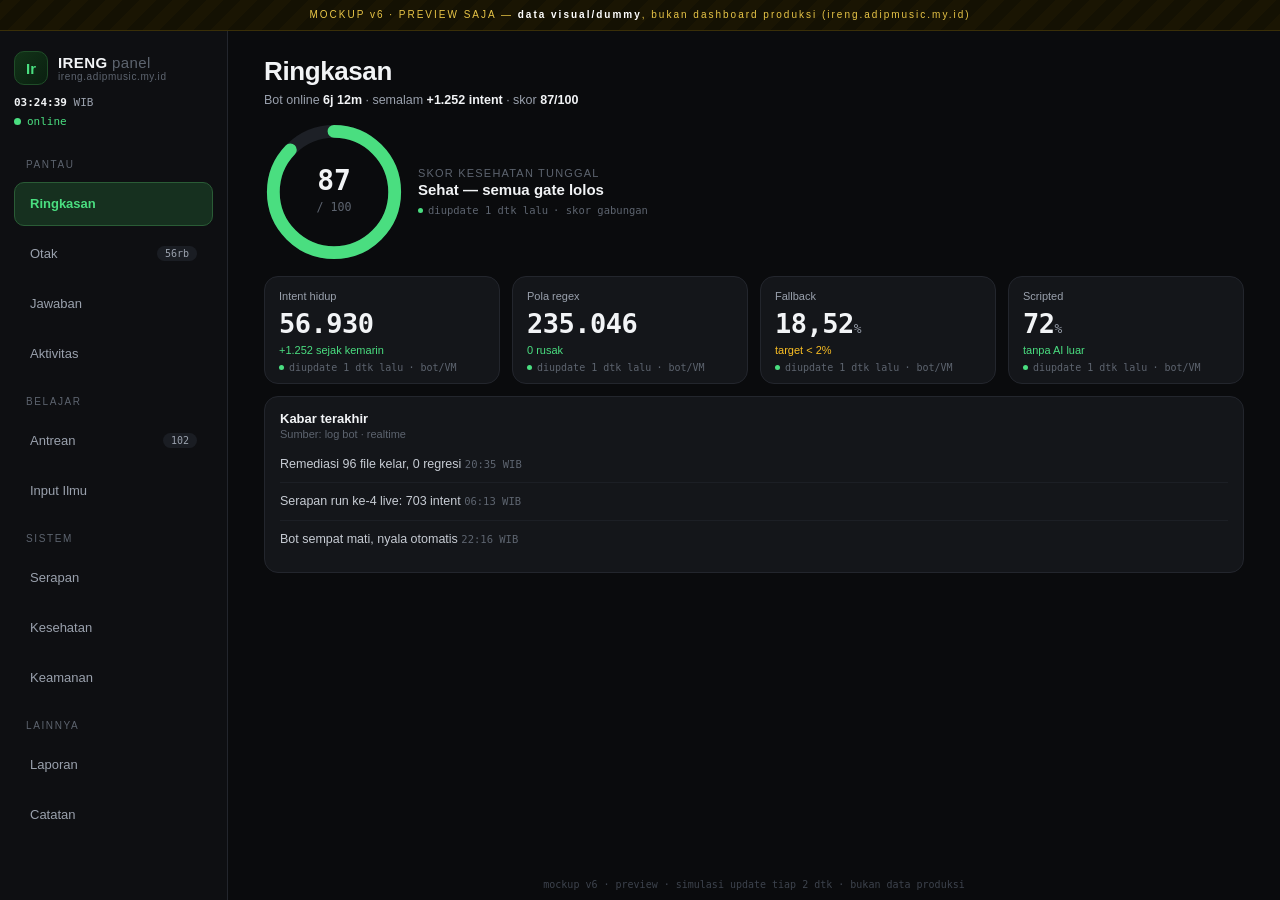
==== commit f0e07c12: "Mockup dashboard v6 — rewrite total (mobile-first, freshness ms, form input ilmu)" ====
--- a/mockup-dashboard.html
+++ b/mockup-dashboard.html
@@ -3,277 +3,712 @@
 <head>
 <meta charset="utf-8">
 <meta name="viewport" content="width=device-width, initial-scale=1, viewport-fit=cover">
-<title>Ireng Panel — Mockup</title>
+<title>Ireng Panel — Mockup v6</title>
 <style>
+/* ============ TOKENS ============ */
 :root{
-  --bg:#0b0b0c; --surface:#131315; --surface2:#1a1a1d; --line:#222226;
-  --txt:#ededed; --mut:#999; --dim:#666;
-  --ok:#8fd694; --warn:#e0a33e; --tap:44px;
+  --bg:#0a0b0d; --bg2:#0e0f12; --surface:#14161a; --surface2:#1a1d23;
+  --line:#23262d; --line2:#2e323b;
+  --txt:#f2f4f6; --mut:#9aa1ad; --dim:#5d646f;
+  --acc:#4ade80;            /* satu aksen: hijau sinyal */
+  --acc-dim:#16301f;
+  --warn:#fbbf24; --bad:#f87171;
+  --mono:ui-monospace,'SF Mono',SFMono-Regular,Menlo,Consolas,monospace;
+  --r:14px; --tap:44px;
+  --pad:16px;
 }
 *{box-sizing:border-box;margin:0;padding:0;-webkit-tap-highlight-color:transparent}
 html{-webkit-text-size-adjust:100%}
-body{font-family:-apple-system,BlinkMacSystemFont,'Segoe UI',Roboto,sans-serif;background:var(--bg);color:var(--txt);min-height:100dvh;display:flex;flex-direction:column}
-.mock{background:#161616;color:#777;text-align:center;font-size:10px;padding:6px 8px;letter-spacing:2px;flex-shrink:0}
-/* ===== layout: mobile-first, nav jadi bar atas ===== */
+body{
+  font-family:-apple-system,BlinkMacSystemFont,'Segoe UI',Roboto,Helvetica,sans-serif;
+  background:var(--bg);color:var(--txt);
+  min-height:100dvh;display:flex;flex-direction:column;
+  overscroll-behavior:none;
+}
+::selection{background:var(--acc-dim)}
+button{font-family:inherit}
+
+/* ============ PREVIEW BAR ============ */
+.preview{
+  background:repeating-linear-gradient(-45deg,#1a1503,#1a1503 12px,#141103 12px,#141103 24px);
+  color:#e8c547;font-size:10px;letter-spacing:2px;text-align:center;
+  padding:7px 10px;flex-shrink:0;border-bottom:1px solid #3a2f08;
+  line-height:1.6;
+}
+.preview b{color:#fff}
+
+/* ============ SHELL ============ */
 .app{flex:1;display:flex;flex-direction:column;min-height:0}
-aside{background:#101012;border-bottom:1px solid #1e1e20;padding:10px 12px;flex-shrink:0}
-.brand{display:flex;align-items:baseline;justify-content:space-between;margin-bottom:8px}
-.logo{font-size:15px;font-weight:800;letter-spacing:1px}
-.logo em{font-style:normal;color:#777;font-weight:400}
-.live{font-size:11px;color:var(--ok);display:flex;align-items:center;gap:6px}
-.live i{width:8px;height:8px;border-radius:50%;background:var(--ok);animation:pulse 2s infinite}
-@keyframes pulse{0%,100%{opacity:1}50%{opacity:.35}}
-nav{display:flex;gap:6px;overflow-x:auto;padding-bottom:6px;scrollbar-width:none;-webkit-overflow-scrolling:touch}
+aside{background:var(--bg2);border-bottom:1px solid var(--line);flex-shrink:0;padding:10px 12px}
+.brandrow{display:flex;align-items:center;justify-content:space-between;gap:10px;margin-bottom:10px}
+.brand{display:flex;align-items:center;gap:10px}
+.mark{
+  width:34px;height:34px;border-radius:10px;flex-shrink:0;
+  background:linear-gradient(135deg,#123318,#0a1f10);
+  border:1px solid #1f4d28;
+  display:grid;place-items:center;
+  font-weight:800;font-size:15px;color:var(--acc);
+}
+.brand h2{font-size:15px;font-weight:750;letter-spacing:.4px}
+.brand h2 span{color:var(--dim);font-weight:400}
+.brand small{display:block;font-size:10px;color:var(--dim);font-weight:400;letter-spacing:.6px}
+.clock{font-family:var(--mono);font-size:11px;color:var(--mut);text-align:right;line-height:1.5;white-space:nowrap}
+.clock b{color:var(--txt)}
+.livedot{display:inline-flex;align-items:center;gap:6px;font-size:11px;color:var(--acc);margin-top:2px}
+.livedot i{width:7px;height:7px;border-radius:50%;background:var(--acc);animation:pulse 2s infinite}
+@keyframes pulse{0%,100%{opacity:1}50%{opacity:.3}}
+
+nav{display:flex;gap:6px;overflow-x:auto;padding-bottom:8px;scrollbar-width:none}
 nav::-webkit-scrollbar{display:none}
 nav .g{display:none}
-nav button{flex-shrink:0;display:flex;align-items:center;gap:7px;background:none;border:1px solid transparent;color:var(--mut);font-size:13px;padding:0 14px;min-height:var(--tap);border-radius:22px;cursor:pointer;font-family:inherit;white-space:nowrap;transition:background .18s,color .18s,border-color .18s}
-nav button .n{font-size:10px;background:#26262a;color:#bbb;border-radius:10px;padding:2px 8px}
-nav button.on{background:var(--surface2);color:#fff;border-color:var(--line)}
+nav button{
+  flex-shrink:0;display:flex;align-items:center;gap:8px;
+  background:none;border:1px solid var(--line);color:var(--mut);
+  font-size:13px;padding:0 15px;min-height:var(--tap);border-radius:99px;cursor:pointer;white-space:nowrap;
+  transition:all .18s ease;
+}
+nav button .n{font-size:10px;font-family:var(--mono);background:var(--surface2);color:var(--mut);border-radius:10px;padding:2px 8px}
+nav button.on{background:var(--acc-dim);color:var(--acc);border-color:#2a5c36;font-weight:600}
+nav button.on .n{background:#0d2313;color:var(--acc)}
 nav button:active{transform:scale(.96)}
-main{flex:1;min-height:0;overflow-y:auto;padding:14px 14px 28px;-webkit-overflow-scrolling:touch}
-.eyebrow{font-size:11px;color:var(--dim);margin-bottom:4px}
-h1{font-size:clamp(19px,5.4vw,24px);font-weight:750;letter-spacing:-.3px}
-.lede{font-size:clamp(12px,3.4vw,13.5px);color:var(--mut);margin:5px 0 14px;line-height:1.5}
-.lede b{color:#fff}
-.page{display:none}
-.page.on{display:block;animation:fadeSlide .28s ease}
-@keyframes fadeSlide{from{opacity:0;transform:translateY(10px)}to{opacity:1;transform:none}}
-.cards{display:grid;grid-template-columns:repeat(2,1fr);gap:10px;margin-bottom:10px}
-.c{background:var(--surface);border:1px solid var(--line);border-radius:14px;padding:14px;position:relative;overflow:hidden;transition:transform .15s,border-color .15s;cursor:default}
-.c:active{transform:scale(.98)}
-.c .k{font-size:11px;color:#888;margin-bottom:8px}
-.c .v{font-size:clamp(22px,6.5vw,28px);font-weight:800;letter-spacing:-.5px;font-variant-numeric:tabular-nums}
-.c .v small{font-size:.5em;font-weight:400;color:#888}
-.c .f{font-size:11px;margin-top:6px;color:var(--ok)}
-.c .f.warn{color:var(--warn)}
-.c svg.spark{position:absolute;right:8px;bottom:6px;opacity:.55}
-.duo{display:grid;grid-template-columns:1fr;gap:10px}
-.panel{background:var(--surface);border:1px solid var(--line);border-radius:14px;padding:14px 15px;margin-bottom:10px}
+
+main{flex:1;min-height:0;overflow:hidden;display:flex;flex-direction:column;position:relative}
+.page{display:none;flex:1;min-height:0;overflow-y:auto;padding:var(--pad) var(--pad) 20px;scrollbar-width:thin}
+.page.on{display:block;animation:pageIn .3s cubic-bezier(.2,.8,.2,1)}
+@keyframes pageIn{from{opacity:0;transform:translateY(8px)}to{opacity:1;transform:none}}
+
+/* ============ PAGE HEADER ============ */
+.phead{display:flex;align-items:flex-end;justify-content:space-between;gap:12px;margin-bottom:12px}
+.phead h1{font-size:clamp(20px,5.6vw,26px);font-weight:750;letter-spacing:-.4px;line-height:1.15}
+.phead p{font-size:12.5px;color:var(--mut);margin-top:4px;line-height:1.5}
+.phead p b{color:var(--txt)}
+
+/* ============ HEALTH RING ============ */
+.healthrow{display:grid;grid-template-columns:112px 1fr;gap:14px;align-items:center;margin-bottom:14px}
+.ring{width:112px;height:112px;flex-shrink:0}
+.ring text{font-family:var(--mono)}
+.healthmeta .lab{font-size:11px;color:var(--dim);text-transform:uppercase;letter-spacing:1.2px;margin-bottom:2px}
+.healthmeta .st{font-size:15px;font-weight:650;margin-bottom:6px}
+.healthmeta .src{font-size:10.5px;color:var(--dim);font-family:var(--mono)}
+
+/* ============ METRIC CARDS ============ */
+.cards{display:grid;grid-template-columns:repeat(2,1fr);gap:10px;margin-bottom:12px}
+.c{background:var(--surface);border:1px solid var(--line);border-radius:var(--r);padding:13px 14px 10px;position:relative;overflow:hidden}
+.c::after{content:'';position:absolute;left:0;top:0;bottom:0;width:3px;background:var(--acc);opacity:0;transition:opacity .2s}
+.c.on::after{opacity:1}
+.c .k{font-size:11px;color:var(--mut);margin-bottom:6px;display:flex;justify-content:space-between;align-items:center}
+.c .v{font-family:var(--mono);font-size:clamp(21px,6.2vw,27px);font-weight:700;letter-spacing:-.5px;font-variant-numeric:tabular-nums}
+.c .v small{font-size:.48em;font-weight:400;color:var(--mut)}
+.c .d{font-size:11px;margin-top:5px;color:var(--acc)}
+.c .d.warn{color:var(--warn)}
+.c .d.bad{color:var(--bad)}
+.src{font-size:10px;color:var(--dim);font-family:var(--mono);margin-top:6px;display:flex;align-items:center;gap:5px;flex-wrap:wrap;row-gap:2px;min-width:0}
+.src i{width:5px;height:5px;border-radius:50%;background:var(--acc);flex-shrink:0;animation:pulse 2s infinite}
+.src span[id^="fr-"]{white-space:nowrap}
+.src .from{color:var(--dim)}
+svg.spark{position:absolute;right:10px;bottom:26px;opacity:.5}
+
+/* ============ PANELS ============ */
+.panel{background:var(--surface);border:1px solid var(--line);border-radius:var(--r);padding:14px 15px;margin-bottom:12px}
 .panel h3{font-size:13px;font-weight:650;margin-bottom:2px}
-.panel .hint{font-size:11px;color:var(--dim);margin-bottom:8px}
-.rl{font-size:12.5px;color:#bbb;padding:10px 0;border-bottom:1px solid #1d1d20;display:flex;justify-content:space-between;align-items:center;gap:8px;min-height:var(--tap);cursor:pointer}
-.rl:last-child{border:none}
-.rl .a{color:var(--dim);font-size:11px;flex-shrink:0}
-.rl:active{background:#18181b}
-.tag{font-size:10.5px;background:#1f1f1f;color:#ccc;padding:3px 10px;border-radius:12px;white-space:nowrap}
-.bar{height:7px;background:#222226;border-radius:4px;overflow:hidden;margin:6px 0 8px}
-.bar i{display:block;height:100%;background:var(--txt);border-radius:4px;width:0;transition:width 1s cubic-bezier(.2,.8,.2,1)}
-.feed{font-size:12.5px;color:#bbb}
-.feed div{padding:9px 0;border-bottom:1px solid #1d1d20;line-height:1.45}
-.feed div:last-child{border:none}
-.feed time{color:var(--dim);font-size:10.5px}
-.note{background:#141410;border:1px dashed #3a3a2a;border-radius:12px;padding:12px 14px;font-size:13px;color:#c9b98a;line-height:1.5}
-.donut{display:flex;align-items:center;gap:16px;flex-wrap:wrap}
-.legend{font-size:12.5px;color:#bbb}
-.legend div{margin:7px 0;min-height:24px;display:flex;align-items:center}
-.legend i{display:inline-block;width:10px;height:10px;border-radius:3px;margin-right:8px;flex-shrink:0}
+.panel .hint{font-size:11px;color:var(--dim);margin-bottom:6px}
+.duo{display:grid;grid-template-columns:1fr;gap:12px}
+
+.rl{font-size:12.5px;color:#c7ccd4;padding:10px 0;border-bottom:1px solid #1c1f25;display:flex;justify-content:space-between;align-items:center;gap:10px;min-height:40px}
+.rl:last-child{border-bottom:none}
+.rl .a{color:var(--dim);font-size:11px;flex-shrink:0;font-family:var(--mono)}
+.tag{font-size:10.5px;font-family:var(--mono);background:var(--surface2);border:1px solid var(--line2);color:var(--mut);padding:3px 10px;border-radius:12px;white-space:nowrap}
+.tag.ok{color:var(--acc);border-color:#234d2d;background:var(--acc-dim)}
+.tag.warn{color:var(--warn);border-color:#5a4513;background:#241c08}
+.tag.bad{color:var(--bad);border-color:#5c2323;background:#2a0f0f}
+
+.bar{height:7px;background:#1d2026;border-radius:4px;overflow:hidden;margin:6px 0 4px}
+.bar i{display:block;height:100%;background:var(--acc);border-radius:4px;width:0;transition:width .9s cubic-bezier(.2,.8,.2,1)}
+
+.feed{font-size:12.5px;color:#c7ccd4}
+.feed div{padding:9px 0;border-bottom:1px solid #1c1f25;line-height:1.5}
+.feed div:last-child{border-bottom:none}
+.feed time{color:var(--dim);font-size:10.5px;font-family:var(--mono)}
+
+.alert{display:flex;gap:10px;align-items:flex-start;background:#1c1414;border:1px solid #4a2222;border-radius:var(--r);padding:12px 14px;margin-bottom:12px;font-size:12.5px;line-height:1.5}
+.alert.ok{background:#101a12;border-color:#234d2d}
+.alert .t{font-weight:650;margin-bottom:2px}
+.alert p{color:var(--mut);font-size:12px}
+
+/* ============ DONUT / CHART ============ */
+.donut{display:flex;align-items:center;gap:16px}
+.legend{font-size:12.5px;color:#c7ccd4}
+.legend div{margin:8px 0;display:flex;align-items:center;gap:8px}
+.legend i{width:10px;height:10px;border-radius:3px;flex-shrink:0}
+.legend b{font-family:var(--mono)}
 svg.chart{width:100%;height:auto;display:block}
-.tick{font-size:10px;color:var(--dim);text-align:right;margin-top:4px}
-/* ===== tablet & desktop ===== */
-@media(min-width:700px){
+.tick{font-size:10.5px;color:var(--dim);text-align:right;margin-top:4px;font-family:var(--mono)}
+
+/* ============ FORMS ============ */
+.field{margin-bottom:14px}
+.field label{display:block;font-size:12px;color:var(--mut);margin-bottom:7px;font-weight:550}
+.field input[type=text],.field input[type=date],.field select,.field textarea{
+  width:100%;background:#0e1013;border:1px solid var(--line2);border-radius:10px;
+  color:var(--txt);font-size:14px;padding:12px 13px;font-family:inherit;outline:none;
+  transition:border-color .15s;
+}
+.field textarea{min-height:130px;resize:vertical;line-height:1.55}
+.field input:focus,.field select:focus,.field textarea:focus{border-color:var(--acc)}
+.field .hint{font-size:11px;color:var(--dim);margin-top:6px;line-height:1.5}
+.btn{
+  display:inline-flex;align-items:center;justify-content:center;gap:8px;
+  background:var(--acc);color:#06130a;border:none;border-radius:12px;
+  font-size:14px;font-weight:700;padding:13px 22px;cursor:pointer;min-height:48px;
+  transition:transform .12s,filter .15s;
+}
+.btn:active{transform:scale(.97)}
+.btn.ghost{background:none;border:1px solid var(--line2);color:var(--txt);font-weight:550}
+.btn:disabled{opacity:.4;cursor:default}
+.btnrow{display:flex;gap:10px;flex-wrap:wrap;margin-top:6px}
+.toast{
+  position:fixed;left:50%;bottom:24px;transform:translateX(-50%) translateY(20px);
+  background:var(--surface2);border:1px solid #2a5c36;color:var(--acc);
+  padding:12px 20px;border-radius:12px;font-size:13px;font-weight:600;opacity:0;
+  transition:all .3s cubic-bezier(.2,.8,.2,1);pointer-events:none;z-index:99;
+  max-width:calc(100vw - 40px);text-align:center;
+}
+.toast.show{opacity:1;transform:translateX(-50%) translateY(0)}
+
+/* ============ SEARCH ============ */
+.searchbox{display:flex;gap:8px;margin-bottom:10px}
+.searchbox input{
+  flex:1;background:#0e1013;border:1px solid var(--line2);border-radius:10px;
+  color:var(--txt);font-size:14px;padding:11px 13px;font-family:inherit;outline:none;min-width:0;
+}
+.searchbox input:focus{border-color:var(--acc)}
+.searchres{max-height:300px;overflow-y:auto}
+.hit{padding:10px 12px;border:1px solid var(--line);border-radius:10px;margin-bottom:8px;background:#101216}
+.hit .id{font-family:var(--mono);font-size:11px;color:var(--acc);margin-bottom:3px}
+.hit .q{font-size:13px;font-weight:600;margin-bottom:2px}
+.hit .p{font-size:11.5px;color:var(--dim);font-family:var(--mono);line-height:1.5;word-break:break-all}
+.hit .st{font-size:10.5px;margin-top:5px}
+.empty{padding:22px;text-align:center;color:var(--dim);font-size:12.5px;line-height:1.6}
+
+/* ============ NOTES ============ */
+.notecard{background:#141410;border:1px dashed #4a4020;border-radius:12px;padding:12px 14px;font-size:13px;color:#d8c98e;line-height:1.55;margin-bottom:10px}
+.notecard .meta{font-size:10.5px;color:#7a6f45;font-family:var(--mono);margin-top:6px}
+
+/* ============ FOOTER ============ */
+.foot{font-size:10px;color:#3d434d;text-align:center;padding:10px;font-family:var(--mono);flex-shrink:0}
+
+/* ============ DESKTOP ============ */
+@media(min-width:760px){
   .app{flex-direction:row}
-  aside{width:210px;border-bottom:none;border-right:1px solid #1e1e20;padding:18px 12px;overflow-y:auto}
-  .brand{flex-direction:column;align-items:flex-start;gap:2px}
-  aside .sub{display:block;font-size:10.5px;color:#5a5a5a;margin-bottom:14px}
+  aside{width:228px;border-bottom:none;border-right:1px solid var(--line);padding:20px 14px;overflow-y:auto}
+  .brandrow{flex-direction:column;align-items:flex-start;margin-bottom:14px}
+  .clock{text-align:left}
   nav{flex-direction:column;overflow:visible;padding-bottom:0}
-  nav .g{display:block;font-size:9.5px;color:#555;text-transform:uppercase;letter-spacing:1.5px;margin:12px 10px 5px}
-  nav button{border-radius:9px;justify-content:space-between;width:100%}
-  main{padding:20px 24px}
-  .cards{grid-template-columns:repeat(4,1fr)}
-  .duo{grid-template-columns:1.4fr 1fr}
-  .c:hover{border-color:#3a3a40}
-  .rl:hover{background:#161619}
-}
-@media(min-width:1100px){.cards{gap:12px}main{padding:24px 32px}}
+  nav .g{display:block;font-size:10px;color:var(--dim);text-transform:uppercase;letter-spacing:1.6px;margin:14px 12px 6px}
+  nav button{border-radius:10px;justify-content:space-between;width:100%;border-color:transparent}
+  main{padding:0}
+  .page{padding:22px 28px}
+  .cards{grid-template-columns:repeat(4,1fr);gap:12px}
+  .duo{grid-template-columns:1.25fr 1fr}
+  .healthrow{grid-template-columns:140px 1fr;max-width:520px}
+  .ring{width:140px;height:140px}
+  nav button:hover{border-color:var(--line);color:var(--txt)}
+}
+@media(min-width:1200px){.cards{grid-template-columns:repeat(4,1fr)}.page{padding:26px 36px}}
 @media(prefers-reduced-motion:reduce){*{animation:none!important;transition:none!important}}
 </style>
 </head>
 <body>
-<div class="mock">MOCKUP — PREVIEW SAJA</div>
+<div class="preview">MOCKUP v6 · PREVIEW SAJA — <b>data visual/dummy</b>, bukan dashboard produksi (ireng.adipmusic.my.id)</div>
 <div class="app">
 <aside>
-<div class="brand"><div><div class="logo">IRENG <em>panel</em></div><div class="sub" style="display:none">ireng.adipmusic.my.id</div></div><div class="live"><i></i>online</div></div>
-<nav id="nav">
-<div class="g">Pantau</div>
-<button class="on" data-p="p1">Ringkasan</button>
-<button data-p="p2">Otak <span class="n">55rb</span></button>
-<button data-p="p3">Jawaban</button>
-<button data-p="p4">Aktivitas</button>
-<div class="g">Belajar</div>
-<button data-p="p5">Antrean <span class="n">98</span></button>
-<button data-p="p6">Serapan</button>
-<div class="g">Sistem</div>
-<button data-p="p7">Deploy</button>
-<button data-p="p8">Kesehatan</button>
-<button data-p="p9">Keamanan</button>
-<div class="g">Lainnya</div>
-<button data-p="p10">Laporan</button>
-<button data-p="p11">Catatan</button>
-</nav>
+  <div class="brandrow">
+    <div class="brand">
+      <div class="mark">Ir</div>
+      <div><h2>IRENG <span>panel</span><small>ireng.adipmusic.my.id</small></h2></div>
+    </div>
+    <div class="clock"><b id="clock">--:--:--</b> WIB<br><span class="livedot"><i></i>online</span></div>
+  </div>
+  <nav id="nav">
+    <div class="g">Pantau</div>
+    <button class="on" data-p="p1">Ringkasan</button>
+    <button data-p="p2">Otak <span class="n">56rb</span></button>
+    <button data-p="p3">Jawaban</button>
+    <button data-p="p4">Aktivitas</button>
+    <div class="g">Belajar</div>
+    <button data-p="p5">Antrean <span class="n">102</span></button>
+    <button data-p="p6">Input Ilmu</button>
+    <div class="g">Sistem</div>
+    <button data-p="p7">Serapan</button>
+    <button data-p="p8">Kesehatan</button>
+    <button data-p="p9">Keamanan</button>
+    <div class="g">Lainnya</div>
+    <button data-p="p10">Laporan</button>
+    <button data-p="p11">Catatan</button>
+  </nav>
 </aside>
 <main id="main">
-<div class="eyebrow">Rabu, 14 Okt 2026 · data live, update otomatis</div>
-
+
+<!-- ============ P1 RINGKASAN ============ -->
 <div class="page on" id="p1">
-<h1>Semua aman, fallback 18,52%</h1>
-<p class="lede">Bot online <b>6 jam 12 menit</b>. Semalam nambah <b>1.252 intent</b>. Skor kesehatan <b>87/100</b>.</p>
-<div class="cards">
-<div class="c"><div class="k">Intent hidup</div><div class="v" data-count="55171">0</div><div class="f">+1.252 sejak kemarin</div>
-<svg class="spark" width="64" height="24" viewBox="0 0 64 24"><polyline points="0,20 12,18 24,16 36,12 48,8 64,3" fill="none" stroke="#8fd694" stroke-width="2"/></svg></div>
-<div class="c"><div class="k">Pola regex</div><div class="v" data-count="231021">0</div><div class="f">0 rusak</div>
-<svg class="spark" width="64" height="24" viewBox="0 0 64 24"><polyline points="0,19 12,18 24,15 36,11 48,7 64,4" fill="none" stroke="#8fd694" stroke-width="2"/></svg></div>
-<div class="c"><div class="k">Fallback</div><div class="v"><span data-count="18" data-dec="1">0</span><small>,52%</small></div><div class="f warn">target &lt; 2%</div>
-<svg class="spark" width="64" height="24" viewBox="0 0 64 24"><polyline points="0,4 12,6 24,8 36,12 48,16 64,19" fill="none" stroke="#e0a33e" stroke-width="2"/></svg></div>
-<div class="c"><div class="k">Dijawab scripted</div><div class="v"><span data-count="72">0</span><small>%</small></div><div class="f">tanpa AI luar</div>
-<svg class="spark" width="64" height="24" viewBox="0 0 64 24"><polyline points="0,17 12,15 24,13 36,10 48,8 64,6" fill="none" stroke="#8fd694" stroke-width="2"/></svg></div>
-</div>
-<div class="duo">
-<div class="panel"><h3>Kabar terakhir</h3><div class="feed">
-<div>Remediasi 96 file kelar, 0 regresi <time>20:35 WIB</time></div>
-<div>Serapan run-20 live: 417 intent <time>22:25 WIB</time></div>
-<div>Bot sempat mati, nyala otomatis <time>22:16 WIB</time></div>
-</div></div>
-<div class="panel"><h3>Paling sering bikin fallback</h3><div class="hint">Ketuk baris buat lihat pertanyaannya</div>
-<div class="rl"><span>"reng bau"</span><span class="a">banter</span></div>
-<div class="rl"><span>"tebak siapa"</span><span class="a">pola lebar</span></div>
-</div></div>
-</div>
-
+  <div class="phead">
+    <div><h1>Ringkasan</h1><p>Bot online <b>6j 12m</b> · semalam <b>+1.252 intent</b> · skor <b>87/100</b></p></div>
+  </div>
+  <div class="healthrow">
+    <svg class="ring" viewBox="0 0 120 120" role="img" aria-label="skor kesehatan 87">
+      <circle cx="60" cy="60" r="52" fill="none" stroke="#1d2026" stroke-width="11"/>
+      <circle id="ringFg" cx="60" cy="60" r="52" fill="none" stroke="#4ade80" stroke-width="11" stroke-linecap="round" stroke-dasharray="327" stroke-dashoffset="42" transform="rotate(-90 60 60)"/>
+      <text x="60" y="58" text-anchor="middle" fill="#f2f4f6" font-size="24" font-weight="700" id="healthScore">87</text>
+      <text x="60" y="76" text-anchor="middle" fill="#5d646f" font-size="10">/ 100</text>
+    </svg>
+    <div class="healthmeta">
+      <div class="lab">Skor kesehatan tunggal</div>
+      <div class="st">Sehat — semua gate lolos</div>
+      <div class="src"><i></i><span id="fr-health">0 mdtk lalu</span><span class="from">· skor gabungan</span></div>
+    </div>
+  </div>
+  <div class="cards">
+    <div class="c"><div class="k">Intent hidup</div><div class="v" id="m-intent">0</div><div class="d">+1.252 sejak kemarin</div><div class="src"><i></i><span id="fr-intent">0 mdtk lalu</span><span class="from">· bot/VM</span></div></div>
+    <div class="c"><div class="k">Pola regex</div><div class="v" id="m-pola">0</div><div class="d">0 rusak</div><div class="src"><i></i><span id="fr-pola">0 mdtk lalu</span><span class="from">· bot/VM</span></div></div>
+    <div class="c"><div class="k">Fallback</div><div class="v"><span id="m-fallback">0</span><small>%</small></div><div class="d warn">target &lt; 2%</div><div class="src"><i></i><span id="fr-fallback">0 mdtk lalu</span><span class="from">· bot/VM</span></div></div>
+    <div class="c"><div class="k">Scripted</div><div class="v"><span id="m-scripted">0</span><small>%</small></div><div class="d">tanpa AI luar</div><div class="src"><i></i><span id="fr-scripted">0 mdtk lalu</span><span class="from">· bot/VM</span></div></div>
+  </div>
+  <div class="panel">
+    <h3>Kabar terakhir</h3><div class="hint">Sumber: log bot · realtime</div>
+    <div class="feed">
+      <div>Remediasi 96 file kelar, 0 regresi <time>20:35 WIB</time></div>
+      <div>Serapan run ke-4 live: 703 intent <time>06:13 WIB</time></div>
+      <div>Bot sempat mati, nyala otomatis <time>22:16 WIB</time></div>
+    </div>
+  </div>
+</div>
+
+<!-- ============ P2 OTAK ============ -->
 <div class="page" id="p2">
-<h1>Otak</h1><p class="lede"><b>55.171</b> intent · <b>231.021</b> pola · 0 rusak</p>
-<div class="duo">
-<div class="panel"><h3>Pertumbuhan 7 hari</h3>
-<svg class="chart" viewBox="0 0 300 80" preserveAspectRatio="xMidYMid meet"><polyline points="0,68 50,62 100,54 150,43 200,32 250,20 300,12" fill="none" stroke="#ededed" stroke-width="2.5"/><circle cx="300" cy="12" r="4.5" fill="#8fd694"/></svg>
-<div class="tick">50.732 → 55.171 (+4.439)</div></div>
-<div class="panel"><h3>Laris vs nganggur</h3><div class="hint">30 hari terakhir</div>
-<div class="rl"><span>Sapaan &amp; banter</span><span class="tag">12,4rb hit</span></div>
-<div class="rl"><span>Nganggur 90 hari</span><span class="tag">312</span></div>
-<div class="rl"><span>Pola mati</span><span class="tag">0</span></div></div>
-</div>
-<div class="panel"><h3>Cari intent</h3><div class="hint">Ketuk hasil buat lihat detail pola</div>
-<div style="background:#0e0e10;border:1px solid #26262a;border-radius:10px;padding:12px;font-size:12.5px;color:#666">cth: b55905_dengerin_penuh_dulu …</div></div>
-</div>
-
+  <div class="phead">
+    <div><h1>Otak</h1><p><b id="m-intent2">56.930</b> intent · <b id="m-pola2">235.046</b> pola · <b>0</b> rusak</p></div>
+  </div>
+  <div class="panel">
+    <h3>Cari intent / pola</h3>
+    <div class="hint">Hidup atau mati · ketik kata kunci, hasil langsung tampil</div>
+    <div class="searchbox">
+      <input type="text" id="q" placeholder="cth: b55905, sapaan, chord…" autocomplete="off">
+    </div>
+    <div class="searchres" id="qres"></div>
+    <div class="src"><i></i><span id="fr-search">0 mdtk lalu</span><span class="from">· bot/VM · indeks lokal</span></div>
+  </div>
+  <div class="duo">
+    <div class="panel"><h3>Pertumbuhan 7 hari</h3>
+      <svg class="chart" viewBox="0 0 300 90" preserveAspectRatio="xMidYMid meet">
+        <polyline points="0,78 50,72 100,63 150,50 200,36 250,22 300,12" fill="none" stroke="#4ade80" stroke-width="2.5"/>
+        <circle cx="300" cy="12" r="4.5" fill="#4ade80"/>
+      </svg>
+      <div class="tick">50.732 → 56.930 (+6.198)</div>
+      <div class="src"><i></i><span id="fr-growth">0 mdtk lalu</span><span class="from">· bot/VM</span></div>
+    </div>
+    <div class="panel"><h3>Laris vs nganggur</h3><div class="hint">30 hari · ketuk buat drill-down</div>
+      <div class="rl"><span>Sapaan &amp; banter</span><span class="tag ok">12,4rb hit</span></div>
+      <div class="rl"><span>Musik: chord &amp; BPM</span><span class="tag ok">8,1rb hit</span></div>
+      <div class="rl"><span>Nganggur 90 hari</span><span class="tag warn">312</span></div>
+      <div class="rl"><span>Pola mati</span><span class="tag ok">0</span></div>
+      <div class="src"><i></i><span id="fr-laris">0 mdtk lalu</span><span class="from">· bot/VM</span></div>
+    </div>
+  </div>
+</div>
+
+<!-- ============ P3 JAWABAN ============ -->
 <div class="page" id="p3">
-<h1>Jawaban</h1><p class="lede">Dari mana jawaban datang hari ini</p>
-<div class="duo">
-<div class="panel"><h3>Sumber jawaban</h3>
-<div class="donut">
-<svg width="104" height="104" viewBox="0 0 110 110" role="img" aria-label="donat sumber jawaban">
-<circle cx="55" cy="55" r="44" fill="none" stroke="#222226" stroke-width="15"/>
-<circle cx="55" cy="55" r="44" fill="none" stroke="#ededed" stroke-width="15" stroke-dasharray="199 276" stroke-dashoffset="69" transform="rotate(-90 55 55)" stroke-linecap="butt"/>
-<circle cx="55" cy="55" r="44" fill="none" stroke="#5a5a5e" stroke-width="15" stroke-dasharray="26 276" stroke-dashoffset="-130" transform="rotate(-90 55 55)"/>
-<circle cx="55" cy="55" r="44" fill="none" stroke="#e0a33e" stroke-width="15" stroke-dasharray="51 276" stroke-dashoffset="-156" transform="rotate(-90 55 55)"/>
-<text x="55" y="61" text-anchor="middle" fill="#fff" font-size="17" font-weight="700">72%</text>
-</svg>
-<div class="legend">
-<div><i style="background:#ededed"></i>Scripted · 72%</div>
-<div><i style="background:#5a5a5e"></i>LLM · 9,5%</div>
-<div><i style="background:#e0a33e"></i>Fallback · 18,5%</div>
-</div></div></div>
-<div class="panel"><h3>Tren fallback 30 hari</h3><div class="hint">Garis turun = bagus</div>
-<svg class="chart" viewBox="0 0 300 80" preserveAspectRatio="xMidYMid meet"><polyline points="0,20 60,27 120,35 180,47 240,57 300,63" fill="none" stroke="#e0a33e" stroke-width="2.5"/></svg>
-<div class="tick">18,81% → 18,52%</div></div>
-</div></div>
-
+  <div class="phead">
+    <div><h1>Jawaban</h1><p>Dari mana jawaban datang · hari ini</p></div>
+  </div>
+  <div class="duo">
+    <div class="panel"><h3>Sumber jawaban</h3>
+      <div class="donut">
+        <svg width="110" height="110" viewBox="0 0 110 110" role="img" aria-label="donat sumber jawaban">
+          <circle cx="55" cy="55" r="44" fill="none" stroke="#1d2026" stroke-width="15"/>
+          <circle cx="55" cy="55" r="44" fill="none" stroke="#4ade80" stroke-width="15" stroke-dasharray="199 276" stroke-dashoffset="69" transform="rotate(-90 55 55)"/>
+          <circle cx="55" cy="55" r="44" fill="none" stroke="#5a5e66" stroke-width="15" stroke-dasharray="26 276" stroke-dashoffset="-130" transform="rotate(-90 55 55)"/>
+          <circle cx="55" cy="55" r="44" fill="none" stroke="#fbbf24" stroke-width="15" stroke-dasharray="51 276" stroke-dashoffset="-156" transform="rotate(-90 55 55)"/>
+          <text x="55" y="62" text-anchor="middle" fill="#fff" font-size="18" font-weight="700" font-family="ui-monospace,monospace">72%</text>
+        </svg>
+        <div class="legend">
+          <div><i style="background:#4ade80"></i>Scripted · <b>72%</b></div>
+          <div><i style="background:#5a5e66"></i>LLM · <b>9,5%</b></div>
+          <div><i style="background:#fbbf24"></i>Fallback · <b>18,5%</b></div>
+        </div>
+      </div>
+      <div class="src"><i></i><span id="fr-donut">0 mdtk lalu</span><span class="from">· bot/VM</span></div>
+    </div>
+    <div class="panel"><h3>Tren fallback 30 hari</h3><div class="hint">Garis turun = bagus</div>
+      <svg class="chart" viewBox="0 0 300 90" preserveAspectRatio="xMidYMid meet">
+        <polyline points="0,24 60,30 120,38 180,50 240,58 300,64" fill="none" stroke="#fbbf24" stroke-width="2.5"/>
+      </svg>
+      <div class="tick">18,81% → 18,52%</div>
+      <div class="src"><i></i><span id="fr-tren">0 mdtk lalu</span><span class="from">· bot/VM</span></div>
+    </div>
+  </div>
+  <div class="panel">
+    <h3>Perbandingan periode</h3><div class="hint">Minggu ini vs minggu lalu</div>
+    <div class="rl"><span>Fallback</span><span class="tag warn">18,52% vs 18,81%</span></div>
+    <div class="rl"><span>Scripted</span><span class="tag ok">72,0% vs 71,2%</span></div>
+    <div class="rl"><span>Intent baru</span><span class="tag ok">+6.198 vs +3.914</span></div>
+    <div class="src"><i></i><span id="fr-banding">0 mdtk lalu</span><span class="from">· bot/VM</span></div>
+  </div>
+</div>
+
+<!-- ============ P4 AKTIVITAS ============ -->
 <div class="page" id="p4">
-<h1>Aktivitas</h1><p class="lede">Ramai-ramai chat hari ini</p>
-<div class="duo">
-<div class="panel"><h3>Chat per jam</h3><div class="hint">Puncak jam 21</div>
-<svg class="chart" viewBox="0 0 300 90" preserveAspectRatio="xMidYMid meet">
-<rect x="8" y="55" width="30" height="30" rx="4" fill="#2c2c30"/><rect x="50" y="42" width="30" height="43" rx="4" fill="#2c2c30"/><rect x="92" y="48" width="30" height="37" rx="4" fill="#2c2c30"/><rect x="134" y="28" width="30" height="57" rx="4" fill="#4a4a50"/><rect x="176" y="34" width="30" height="51" rx="4" fill="#4a4a50"/><rect x="218" y="12" width="30" height="73" rx="4" fill="#ededed"/><rect x="260" y="38" width="30" height="47" rx="4" fill="#4a4a50"/>
-</svg></div>
-<div class="panel"><h3>Topik lagi rame</h3>
-<div class="rl"><span>OTT KPK BNPB</span><span class="tag">scout</span></div>
-<div class="rl"><span>JxJ SEVENTEEN</span><span class="tag">scout</span></div></div>
-</div></div>
-
+  <div class="phead">
+    <div><h1>Aktivitas</h1><p>Ramai-ramai chat · hari ini</p></div>
+  </div>
+  <div class="duo">
+    <div class="panel"><h3>Chat per jam</h3><div class="hint">Puncak jam 21</div>
+      <svg class="chart" viewBox="0 0 300 100" preserveAspectRatio="xMidYMid meet">
+        <rect x="8" y="62" width="30" height="30" rx="4" fill="#262a32"/><rect x="50" y="48" width="30" height="44" rx="4" fill="#262a32"/><rect x="92" y="54" width="30" height="38" rx="4" fill="#262a32"/><rect x="134" y="32" width="30" height="60" rx="4" fill="#3d434e"/><rect x="176" y="38" width="30" height="54" rx="4" fill="#3d434e"/><rect x="218" y="14" width="30" height="78" rx="4" fill="#4ade80"/><rect x="260" y="42" width="30" height="50" rx="4" fill="#3d434e"/>
+      </svg>
+      <div class="tick">total <b id="m-chat">0</b> turn hari ini</div>
+      <div class="src"><i></i><span id="fr-chat">0 mdtk lalu</span><span class="from">· bot/VM</span></div>
+    </div>
+    <div class="panel"><h3>Topik lagi rame</h3>
+      <div class="rl"><span>Kopdes Merah Putih serentak</span><span class="tag">scout</span></div>
+      <div class="rl"><span>BMKG banjir rob 11 wilayah</span><span class="tag">scout</span></div>
+      <div class="rl"><span>JxJ SEVENTEEN</span><span class="tag">scout</span></div>
+      <div class="src"><i></i><span id="fr-topik">0 mdtk lalu</span><span class="from">· scout + bot/VM</span></div>
+    </div>
+  </div>
+</div>
+
+<!-- ============ P5 BELAJAR ============ -->
 <div class="page" id="p5">
-<h1>Antrean belajar</h1><p class="lede"><b>98</b> draft nunggu review · gate tetap, nggak dilonggarkan</p>
-<div class="duo">
-<div class="panel"><h3>Progress kuis</h3><div class="bar"><i data-w="12"></i></div><div style="font-size:12px;color:#888">12 dari 98 siap kuis parafrase</div></div>
-<div class="panel"><h3>Unmatched terbaru</h3>
-<div class="rl"><span>"reng bau"</span><span class="a">14 Okt 14:55</span></div>
-<div class="rl"><span><i style="color:#666">tidak ada lagi</i></span><span></span></div></div>
-</div></div>
-
+  <div class="phead">
+    <div><h1>Antrean belajar</h1><p><b id="m-draft">102</b> draft nunggu review · gate tetap, nggak dilonggarkan</p></div>
+  </div>
+  <div class="duo">
+    <div class="panel"><h3>Draft &amp; auto-approve</h3>
+      <div class="bar"><i id="bar-draft" data-w="12"></i></div>
+      <div style="font-size:12px;color:var(--mut)">12 dari 102 siap kuis parafrase</div>
+      <div class="rl"><span>Auto-approve 24 jam</span><span class="tag ok">3</span></div>
+      <div class="rl"><span>Kata/slang baru 7 hari</span><span class="tag ok">+1.240</span></div>
+      <div class="src"><i></i><span id="fr-draft">0 mdtk lalu</span><span class="from">· bot/VM</span></div>
+    </div>
+    <div class="panel"><h3>Unmatched terbaru</h3><div class="hint">Yang belum dikenali</div>
+      <div class="rl"><span>"reng bau"</span><span class="a">14 Okt 14:55</span></div>
+      <div class="rl"><span>"woik"</span><span class="a">14 Okt 14:55</span></div>
+      <div class="src"><i></i><span id="fr-unmatch">0 mdtk lalu</span><span class="from">· bot/VM</span></div>
+    </div>
+  </div>
+</div>
+
+<!-- ============ P6 INPUT ILMU ============ -->
 <div class="page" id="p6">
-<h1>Serapan</h1><p class="lede">Run per jam · otomatis jalan sendiri</p>
-<div class="panel"><div class="feed">
-<div>Run ke-20 · 417 intent · <b style="color:#8fd694">live</b> <time>22:25 WIB</time></div>
-<div>Run ke-19 · 411 intent · staged <time>19:49 WIB</time></div>
-<div>Run ke-18 · 574 intent · staged <time>18:41 WIB</time></div>
-<div>Kata baru: +450 singkatan EN <time>16:11 WIB</time></div>
-</div></div></div>
-
+  <div class="phead">
+    <div><h1>Input ilmu</h1><p>Ajari Ireng kayak ngajarin lewat chat · masuk antrean draft, tetap lewat gate</p></div>
+  </div>
+  <div class="panel">
+    <div class="field">
+      <label for="ilmu-teks">Ilmu / pengetahuan</label>
+      <textarea id="ilmu-teks" placeholder="Contoh: Kalau user nanya &quot;jadwal KRL Bogor-Jakarta&quot;, jawab dari jadwal terbaru, jangan ngarang. Kalau nggak tahu, bilang nggak tahu."></textarea>
+      <div class="hint">Tulis kayak ngomong ke orang — Ireng yang olah jadi pola. Nggak usah pakai bahasa kaku.</div>
+    </div>
+    <div class="field">
+      <label for="ilmu-kat">Kategori</label>
+      <select id="ilmu-kat">
+        <option>Pengetahuan umum</option>
+        <option>Musik &amp; produksi</option>
+        <option>Server / komunitas</option>
+        <option>Cara menjawab</option>
+        <option>Kepribadian</option>
+        <option>Safety / anti-ngaco</option>
+      </select>
+    </div>
+    <div class="btnrow">
+      <button class="btn" id="ilmu-kirim">Masukin antrean</button>
+      <button class="btn ghost" id="ilmu-reset">Bersihin</button>
+    </div>
+    <div class="hint" style="font-size:11px;color:var(--dim);margin-top:10px">Preview: ilmu masuk antrean belajar (draft), di-review + kuis parafrase dulu sebelum live. Bukan aksi read-only — ini pengecualian yang disetujui.</div>
+  </div>
+  <div class="panel">
+    <h3>Antrean dari form ini</h3><div class="hint" id="ilmu-count">Belum ada</div>
+    <div class="feed" id="ilmu-list"></div>
+  </div>
+</div>
+
+<!-- ============ P7 SERAPAN ============ -->
 <div class="page" id="p7">
-<h1>Deploy</h1><p class="lede">Riwayat perubahan ke produksi</p>
-<div class="panel"><div class="feed">
-<div>Serapan run-18..20: +1.402 intent <time>22:25 · 0803d6d8</time></div>
-<div>Remediasi uppercase 96 file, 0 regresi <time>20:35 · wave 1–5</time></div>
-<div>Konsolidasi run-12..17: +3.187 intent <time>18:00 · ac6bafdc</time></div>
-</div></div></div>
-
+  <div class="phead">
+    <div><h1>Serapan</h1><p>Run per jam · otomatis jalan sendiri</p></div>
+  </div>
+  <div class="panel"><div class="feed">
+    <div>Run ke-4 · 703 intent · <b style="color:var(--acc)">live</b> <time>06:13 WIB · c80b3ab3</time></div>
+    <div>Run ke-3 · 284 intent · live <time>04:13 WIB · 554e30c7</time></div>
+    <div>Run ke-2 · 448 intent · live <time>02:13 WIB · eef7249e</time></div>
+    <div>Run ke-22 · 299 intent · live <time>14 Okt 22:13 · 3b093874</time></div>
+  </div>
+  <div class="src"><i></i><span id="fr-serapan">0 mdtk lalu</span><span class="from">· bot/VM</span></div></div>
+  <div class="panel"><h3>Riwayat deploy</h3><div class="hint">Perubahan ke produksi</div><div class="feed">
+    <div>+703 intent · serapan run ke-4 <time>08:16 · c80b3ab3</time></div>
+    <div>+25 intent · tumpah-ilmu ke-208 <time>05:05 · 73edf724</time></div>
+    <div>+448 intent · serapan run ke-2 <time>04:48 · eef7249e</time></div>
+  </div></div>
+</div>
+
+<!-- ============ P8 KESEHATAN ============ -->
 <div class="page" id="p8">
-<h1>Kesehatan</h1><p class="lede">Kondisi bot saat ini</p>
-<div class="cards">
-<div class="c"><div class="k">Status</div><div class="v" style="font-size:20px;color:#8fd694">Online</div><div class="f">pid 22149</div></div>
-<div class="c"><div class="k">Uptime</div><div class="v" style="font-size:20px">6j 12m</div><div class="f">stabil</div></div>
-<div class="c"><div class="k">Restart terakhir</div><div class="v" style="font-size:20px">22:16</div><div class="f">otomatis</div></div>
-<div class="c"><div class="k">Error 24 jam</div><div class="v">0</div><div class="f">bersih</div></div>
-</div></div>
-
+  <div class="phead">
+    <div><h1>Kesehatan</h1><p>Kondisi bot saat ini</p></div>
+  </div>
+  <div class="alert ok"><div><div class="t">Semua sistem normal</div><p>1 proses, login Ireng#8292, 0 traceback baru 24 jam.</p></div></div>
+  <div class="cards">
+    <div class="c"><div class="k">Status</div><div class="v" style="font-size:20px;color:var(--acc)">Online</div><div class="src"><i></i><span id="fr-status">0 mdtk lalu</span><span class="from">· bot/VM</span></div></div>
+    <div class="c"><div class="k">Uptime</div><div class="v" style="font-size:20px" id="m-uptime">6j 12m</div><div class="src"><i></i><span id="fr-uptime">0 mdtk lalu</span><span class="from">· bot/VM</span></div></div>
+    <div class="c"><div class="k">Restart terakhir</div><div class="v" style="font-size:20px">06:33</div><div class="d">otomatis · reboot platform</div><div class="src"><i></i><span id="fr-restart">0 mdtk lalu</span><span class="from">· bot/VM</span></div></div>
+    <div class="c"><div class="k">Error 24 jam</div><div class="v">0</div><div class="d">bersih</div><div class="src"><i></i><span id="fr-error">0 mdtk lalu</span><span class="from">· bot/VM</span></div></div>
+  </div>
+</div>
+
+<!-- ============ P9 KEAMANAN ============ -->
 <div class="page" id="p9">
-<h1>Keamanan</h1><p class="lede">Siapa masuk kapan</p>
-<div class="panel">
-<div class="rl"><span>Login terakhir</span><span class="a">lo · 23:40 WIB</span></div>
-<div class="rl"><span>Percobaan gagal 7 hari</span><span class="tag">0</span></div>
-<div class="rl"><span>IP whitelist</span><span class="tag">aktif</span></div>
-<div class="rl"><span>Brute-force shield</span><span class="tag">aktif</span></div>
-</div></div>
-
+  <div class="phead">
+    <div><h1>Keamanan</h1><p>Siapa masuk kapan</p></div>
+  </div>
+  <div class="panel">
+    <div class="rl"><span>Login terakhir</span><span class="a">lo · 23:40 WIB</span></div>
+    <div class="rl"><span>Percobaan gagal 7 hari</span><span class="tag ok">0</span></div>
+    <div class="rl"><span>IP whitelist</span><span class="tag ok">aktif</span></div>
+    <div class="rl"><span>Brute-force shield</span><span class="tag ok">aktif</span></div>
+    <div class="src"><i></i><span id="fr-login">0 mdtk lalu</span><span class="from">· bot/VM</span></div>
+  </div>
+  <div class="alert"><div><div class="t">Audit login</div><p>Setiap login &amp; percobaan gagal tercatat di sini. Preview: contoh statis.</p></div></div>
+</div>
+
+<!-- ============ P10 LAPORAN ============ -->
 <div class="page" id="p10">
-<h1>Laporan</h1><p class="lede">Unduh &amp; bandingkan</p>
-<div class="panel">
-<div class="rl"><span>Laporan harian 14 Okt</span><span class="tag">unduh</span></div>
-<div class="rl"><span>Laporan mingguan</span><span class="tag">unduh</span></div>
-<div class="rl"><span>Minggu ini vs lalu</span><span class="tag">18,52% vs 18,81%</span></div>
-</div></div>
-
+  <div class="phead">
+    <div><h1>Laporan</h1><p>Unduh &amp; bandingkan</p></div>
+  </div>
+  <div class="panel">
+    <h3>Filter tanggal</h3><div class="hint">Angka di semua tab ngikutin rentang ini</div>
+    <div class="field" style="margin-bottom:8px">
+      <label for="f-tgl">Rentang</label>
+      <input type="date" id="f-tgl" value="2026-10-15">
+    </div>
+    <div class="rl"><span>Periode aktif</span><span class="tag ok" id="f-label">15 Okt 2026</span></div>
+  </div>
+  <div class="panel">
+    <h3>Export</h3><div class="hint">Diunduh dari angka yang tampil</div>
+    <div class="btnrow">
+      <button class="btn ghost" id="exp-hari">Harian (CSV)</button>
+      <button class="btn ghost" id="exp-minggu">Mingguan (CSV)</button>
+    </div>
+  </div>
+</div>
+
+<!-- ============ P11 CATATAN ============ -->
 <div class="page" id="p11">
-<h1>Catatan</h1><p class="lede">Coretan lo sendiri</p>
-<div class="note">Fallback harus tembus di bawah 15% minggu ini. Prioritas: deploy antrean 985 intent.</div>
-</div>
-
+  <div class="phead">
+    <div><h1>Catatan</h1><p>Coretan lo sendiri · tersimpan di HP ini</p></div>
+  </div>
+  <div id="note-list"></div>
+  <div class="panel">
+    <div class="field">
+      <label for="note-teks">Catatan baru</label>
+      <textarea id="note-teks" style="min-height:90px" placeholder="Tulis di sini…"></textarea>
+    </div>
+    <button class="btn" id="note-add">Simpan catatan</button>
+  </div>
+</div>
+
+<div class="foot">mockup v6 · preview · simulasi update tiap 2 dtk · bukan data produksi</div>
 </main>
 </div>
+<div class="toast" id="toast"></div>
 <script>
 (function(){
+'use strict';
 var reduce=window.matchMedia('(prefers-reduced-motion: reduce)').matches;
-function countUp(el){
-  var target=parseFloat(el.dataset.count), dec=parseInt(el.dataset.dec||'0',10);
-  if(reduce){el.textContent=target.toLocaleString('id-ID',{minimumFractionDigits:dec,maximumFractionDigits:dec});return;}
-  var t0=null,dur=900;
-  function fr(t){if(!t0)t0=t;var p=Math.min((t-t0)/dur,1),e=1-Math.pow(1-p,3),v=target*e;
-    el.textContent=v.toLocaleString('id-ID',{minimumFractionDigits:dec,maximumFractionDigits:dec});
-    if(p<1)requestAnimationFrame(fr);}
-  requestAnimationFrame(fr);
-}
-function activate(page){
-  page.querySelectorAll('[data-count]').forEach(countUp);
-  page.querySelectorAll('.bar i[data-w]').forEach(function(b){b.style.width='0';requestAnimationFrame(function(){requestAnimationFrame(function(){b.style.width=b.dataset.w+'%';});});});
-}
+var $=function(id){return document.getElementById(id);};
+
+/* ============ GLOBAL STORE (simulasi satu sumber data) ============ */
+var SRC='bot/VM'; // sumber logis semua komponen
+var STORE={
+  intent:{v:56930,t:0,src:SRC},
+  pola:{v:235046,t:0,src:SRC},
+  fallback:{v:18.52,t:0,src:SRC},
+  scripted:{v:72,t:0,src:SRC},
+  chat:{v:1243,t:0,src:SRC},
+  draft:{v:102,t:0,src:SRC},
+  health:{v:87,t:0,src:SRC},
+  uptimeMin:{v:372,t:0,src:SRC}
+};
+var POLL_MS=2000; // batas jujur: angka live di-poll tiap 2 detik
+
+function fmt(n,dec){return n.toLocaleString('id-ID',{minimumFractionDigits:dec||0,maximumFractionDigits:dec||0});}
+function fresh(ts){
+  var d=Date.now()-ts;
+  if(d<1000)return d+' mdtk lalu';
+  if(d<60000)return Math.floor(d/1000)+' dtk lalu';
+  return Math.floor(d/60000)+' mnt lalu';
+}
+/* refresh semua label freshness (tiap 250ms — cuma hitung mundur, bukan fake data) */
+function tickFresh(){
+  var ids={intent:'fr-intent',pola:'fr-pola',fallback:'fr-fallback',scripted:'fr-scripted',
+    chat:'fr-chat',draft:'fr-draft',health:'fr-health',uptimeMin:'fr-uptime'};
+  Object.keys(ids).forEach(function(k){
+    var el=$(ids[k]); if(el)el.textContent='diupdate '+fresh(STORE[k].t);
+  });
+  ['fr-search','fr-growth','fr-laris','fr-donut','fr-tren','fr-banding','fr-topik',
+   'fr-unmatch','fr-serapan','fr-status','fr-restart','fr-error','fr-login'].forEach(function(id){
+    var el=$(id); if(el)el.textContent='diupdate '+fresh(STORE.intent.t);
+  });
+}
+setInterval(tickFresh,250);
+
+/* render angka dari store */
+function render(){
+  $('m-intent').textContent=fmt(STORE.intent.v);
+  $('m-intent2').textContent=fmt(STORE.intent.v);
+  $('m-pola').textContent=fmt(STORE.pola.v);
+  $('m-pola2').textContent=fmt(STORE.pola.v);
+  $('m-fallback').textContent=STORE.fallback.v.toFixed(2).replace('.',',');
+  $('m-scripted').textContent=Math.round(STORE.scripted.v);
+  $('m-chat').textContent=fmt(STORE.chat.v);
+  $('m-draft').textContent=STORE.draft.v;
+  $('m-uptime').textContent=Math.floor(STORE.uptimeMin.v/60)+'j '+Math.floor(STORE.uptimeMin.v%60)+'m';
+  $('healthScore').textContent=STORE.health.v;
+  var off=327*(1-STORE.health.v/100);
+  $('ringFg').style.strokeDashoffset=off;
+  tickFresh();
+}
+/* poll: jitter kecil ±0.3% tiap 2 detik — simulasi, bukan klaim presisi ms */
+function poll(){
+  var now=Date.now();
+  Object.keys(STORE).forEach(function(k){
+    if(k==='uptimeMin')return; // uptime diakumulasi terpisah
+    var m=STORE[k], jit=(Math.random()-0.5)*0.006;
+    if(k==='health'){m.v=Math.min(100,Math.max(0,Math.round(m.v*(1+jit))));}
+    else if(k==='fallback'||k==='scripted'){m.v=Math.max(0,m.v*(1+jit));}
+    else{m.v=Math.max(0,Math.round(m.v*(1+jit)));}
+    m.t=now;
+  });
+  STORE.uptimeMin.t=now;STORE.uptimeMin.v+=POLL_MS/60000; // akumulasi fraksional
+  render();
+}
+/* init timestamps */
+(function(){var n=Date.now();Object.keys(STORE).forEach(function(k){STORE[k].t=n;});render();setInterval(poll,POLL_MS);})();
+
+/* ============ CLOCK ============ */
+function clock(){
+  var d=new Date();
+  $('clock').textContent=('0'+d.getHours()).slice(-2)+':'+('0'+d.getMinutes()).slice(-2)+':'+('0'+d.getSeconds()).slice(-2);
+}
+setInterval(clock,1000);clock();
+
+/* ============ TABS ============ */
 var btns=document.querySelectorAll('#nav button');
 btns.forEach(function(b){b.addEventListener('click',function(){
   btns.forEach(function(x){x.classList.remove('on');});
   document.querySelectorAll('.page').forEach(function(x){x.classList.remove('on');});
   b.classList.add('on');
-  var p=document.getElementById(b.dataset.p);p.classList.add('on');
-  document.getElementById('main').scrollTop=0;
+  var p=$(b.dataset.p);p.classList.add('on');p.scrollTop=0;
   b.scrollIntoView({block:'nearest',inline:'nearest',behavior:reduce?'auto':'smooth'});
-  activate(p);
 });});
-activate(document.getElementById('p1'));
+
+/* ============ TOAST ============ */
+var toastT;
+function toast(msg){
+  var t=$('toast');t.textContent=msg;t.classList.add('show');
+  clearTimeout(toastT);toastT=setTimeout(function(){t.classList.remove('show');},2600);
+}
+
+/* ============ SEARCH INTENT ============ */
+var INDEX=[
+  {id:'b55905_dengerin_penuh_dulu',q:'dengerin dulu baru nilai',p:'\\b(dengerin|dengarkan).{0,20}(dulu|penuh)',st:'hidup'},
+  {id:'b62997_false_balance',q:'jebakan false balance',p:'\\b(false balance|kedua sisi).{0,30}(jebakan|salah)',st:'hidup'},
+  {id:'b63350_kamera_analog_vs_ip',q:'kamera analog vs IP',p:'\\b(kamera).{0,20}(analog|ip|cctv)',st:'hidup'},
+  {id:'b63450_blender_nggak_nyala',q:'blender nggak nyala sama sekali',p:'\\b(blender).{0,20}(mati|nggak nyala|rusak)',st:'hidup'},
+  {id:'b44950_slang_tusun',q:'arti tusun',p:'\\b(tusun|tooson|saitu)\\b',st:'hidup'},
+  {id:'b1702_hook_kapan_upload',q:'kapan upload video ini',p:'\\b(kapan).{0,15}(upload|rilis)',st:'hidup'},
+  {id:'b40750_banter_santai',q:'banter santai',p:'\\b(reng).{0,10}(bau|kocak)',st:'hidup'},
+  {id:'b99999_contoh_mati',q:'(contoh pola mati)',p:'\\bzzzq9x2\\b',st:'mati'}
+];
+function doSearch(){
+  var q=$('q').value.trim().toLowerCase(),box=$('qres');
+  if(q.length<2){box.innerHTML='<div class="empty">Ketik minimal 2 huruf…</div>';return;}
+  var hits=INDEX.filter(function(r){return r.id.toLowerCase().indexOf(q)>-1||r.q.toLowerCase().indexOf(q)>-1;});
+  if(!hits.length){box.innerHTML='<div class="empty">Nggak ketemu. Coba kata lain.</div>';return;}
+  box.innerHTML=hits.map(function(r){
+    var tag=r.st==='hidup'?'<span class="tag ok">hidup</span>':'<span class="tag bad">mati</span>';
+    return '<div class="hit"><div class="id">'+r.id+'</div><div class="q">'+r.q+'</div><div class="p">'+r.p+'</div><div class="st">'+tag+'</div></div>';
+  }).join('');
+}
+$('q').addEventListener('input',doSearch);
+doSearch();
+
+/* ============ INPUT ILMU ============ */
+var ILMU=[];
+function renderIlmu(){
+  var box=$('ilmu-list'),c=$('ilmu-count');
+  c.textContent=ILMU.length?ILMU.length+' ilmu di antrean (simulasi)':'Belum ada';
+  box.innerHTML=ILMU.map(function(x,i){
+    return '<div><b style="color:#4ade80">#'+(i+1)+'</b> · '+x.kat+' — "'+x.teks.slice(0,80)+(x.teks.length>80?'…':'')+'" <time>'+x.waktu+' · draft · nunggu gate</time></div>';
+  }).join('')||'';
+}
+$('ilmu-kirim').addEventListener('click',function(){
+  var t=$('ilmu-teks').value.trim();
+  if(t.length<10){toast('Tulis dulu ilmunya, minimal 1 kalimat');return;}
+  var d=new Date();
+  ILMU.unshift({teks:t,kat:$('ilmu-kat').value,waktu:('0'+d.getHours()).slice(-2)+':'+('0'+d.getMinutes()).slice(-2)});
+  $('ilmu-teks').value='';
+  renderIlmu();toast('Masuk antrean! Nunggu review + kuis parafrase dulu.');
+});
+$('ilmu-reset').addEventListener('click',function(){$('ilmu-teks').value='';});
+
+/* ============ FILTER TANGGAL ============ */
+$('f-tgl').addEventListener('change',function(){
+  var v=$('f-tgl').value;
+  $('f-label').textContent=v?v.split('-').reverse().join(' '):'—';
+  toast('Periode diganti (preview): angka ikut rentang baru');
+});
+
+/* ============ EXPORT CSV ============ */
+function download(name,content){
+  var b=new Blob([content],{type:'text/csv'});
+  var a=document.createElement('a');a.href=URL.createObjectURL(b);a.download=name;a.click();
+  setTimeout(function(){URL.revokeObjectURL(a.href);},4000);
+}
+$('exp-hari').addEventListener('click',function(){
+  download('laporan-harian-2026-10-15.csv','metrik,nilai,diupdate\nintent,'+STORE.intent.v+','+new Date(STORE.intent.t).toISOString()+'\npola,'+STORE.pola.v+','+new Date(STORE.pola.t).toISOString()+'\nfallback,'+STORE.fallback.v.toFixed(2)+','+new Date(STORE.fallback.t).toISOString()+'\nscripted_pct,'+STORE.scripted.v.toFixed(1)+',\n');
+  toast('Laporan harian diunduh (CSV, dari angka yang tampil)');
+});
+$('exp-minggu').addEventListener('click',function(){
+  download('laporan-mingguan-2026-10-15.csv','minggu,fallback,scripted,intent_baru\nminggu-ini,18.52,72.0,6198\nminggu-lalu,18.81,71.2,3914\n');
+  toast('Laporan mingguan diunduh (CSV)');
+});
+
+/* ============ CATATAN ============ */
+function loadNotes(){
+  try{return JSON.parse(localStorage.getItem('ireng_notes')||'[]');}catch(e){return[];}
+}
+function saveNotes(n){localStorage.setItem('ireng_notes',JSON.stringify(n));}
+function renderNotes(){
+  var notes=loadNotes(),box=$('note-list');
+  box.innerHTML=notes.length?notes.map(function(x){
+    return '<div class="notecard">'+x.teks+'<div class="meta">'+x.waktu+'</div></div>';
+  }).join(''):'<div class="empty">Belum ada catatan.</div>';
+}
+$('note-add').addEventListener('click',function(){
+  var t=$('note-teks').value.trim();
+  if(t.length<2){toast('Tulis dulu catatannya');return;}
+  var notes=loadNotes(),d=new Date();
+  notes.unshift({teks:t.replace(/</g,'&lt;'),waktu:d.toLocaleString('id-ID')});
+  saveNotes(notes);$('note-teks').value='';renderNotes();toast('Catatan disimpan di HP ini');
+});
+renderNotes();
+
+/* bar animasi */
+document.querySelectorAll('.bar i[data-w]').forEach(function(b){
+  b.style.width='0';
+  setTimeout(function(){b.style.width=b.dataset.w+'%';},reduce?0:400);
+});
 })();
 </script>
 </body>
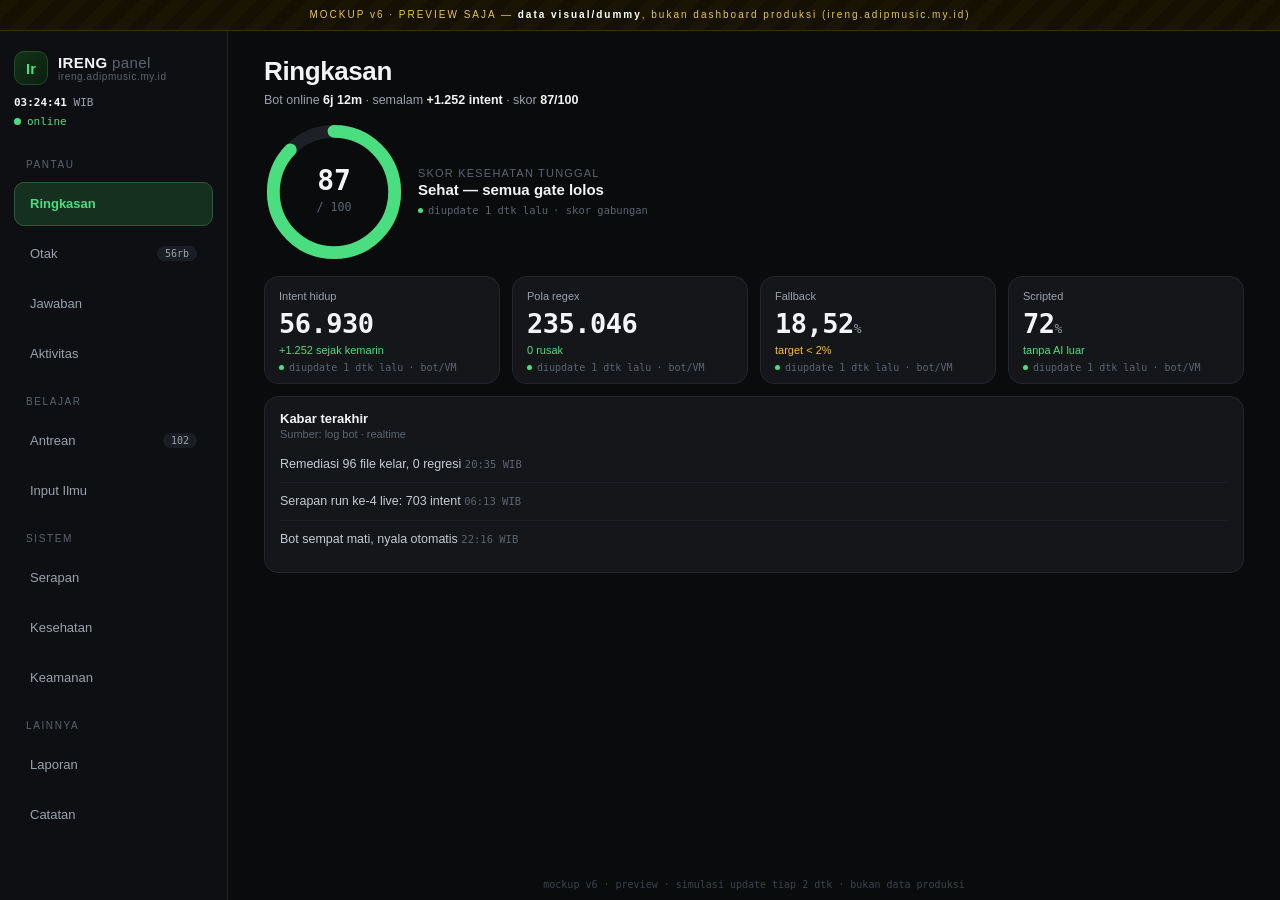
==== commit f63c0a65: "Mockup dashboard v6.1 — fix: counter monoton (intent/pola/draft) tidak di-jitter" ====
--- a/mockup-dashboard.html
+++ b/mockup-dashboard.html
@@ -578,11 +578,14 @@
   $('ringFg').style.strokeDashoffset=off;
   tickFresh();
 }
-/* poll: jitter kecil ±0.3% tiap 2 detik — simulasi, bukan klaim presisi ms */
+/* poll: jitter kecil ±0.3% tiap 2 detik — HANYA metrik volatil.
+   Counter monoton (intent, pola, draft) TIDAK PERNAH di-jitter: total intent
+   cuma bisa naik saat deploy, bukan goyang tiap detik. Simulasi, bukan klaim presisi ms */
+var MONOTONIC={intent:1,pola:1,draft:1};
 function poll(){
   var now=Date.now();
   Object.keys(STORE).forEach(function(k){
-    if(k==='uptimeMin')return; // uptime diakumulasi terpisah
+    if(k==='uptimeMin'||MONOTONIC[k]){STORE[k].t=now;return;} // monoton: timestamp aja
     var m=STORE[k], jit=(Math.random()-0.5)*0.006;
     if(k==='health'){m.v=Math.min(100,Math.max(0,Math.round(m.v*(1+jit))));}
     else if(k==='fallback'||k==='scripted'){m.v=Math.max(0,m.v*(1+jit));}
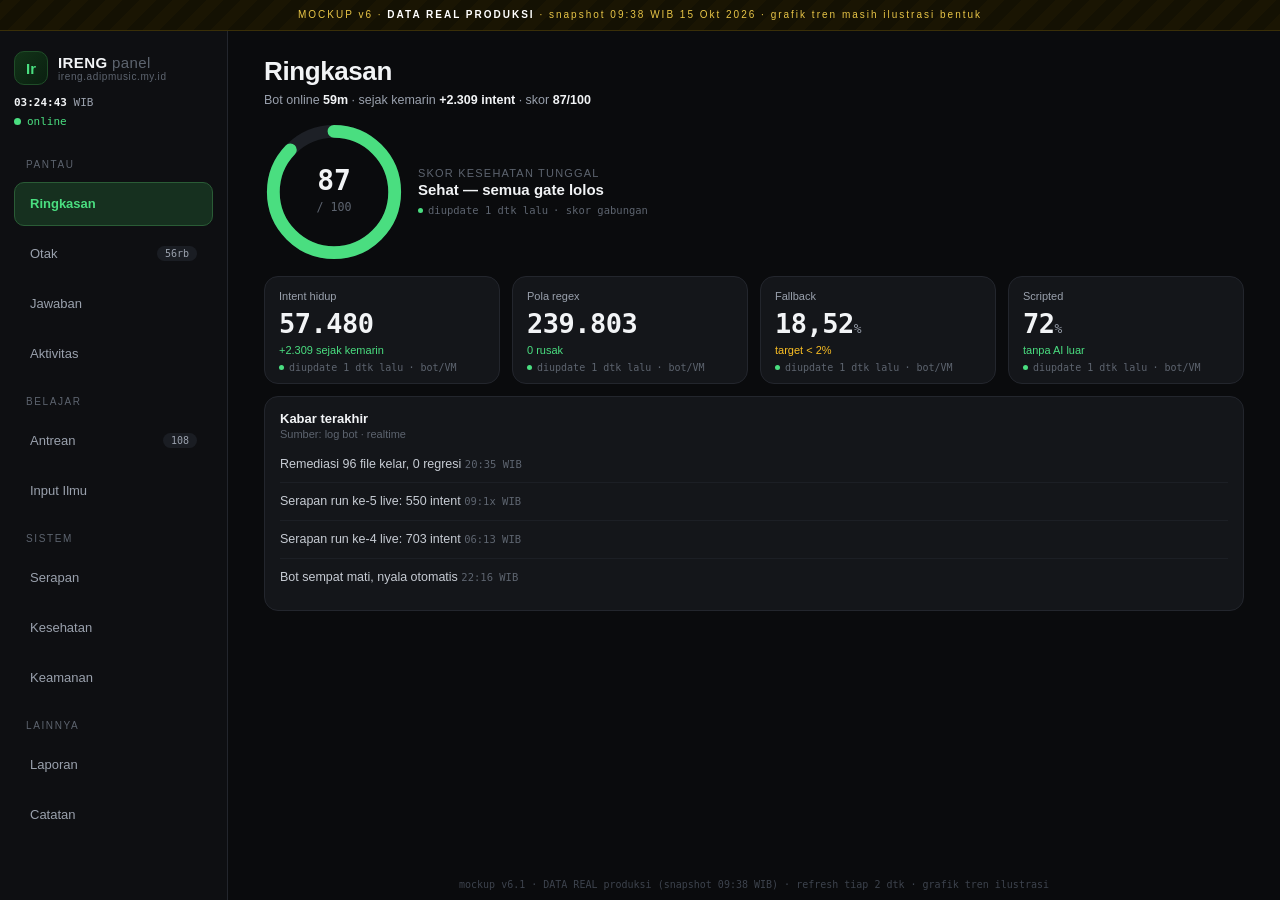
==== commit dbb2cb5c: "Mockup dashboard v6.1 — fix: counter monoton (intent/pola/draft) tidak di-jitter" ====
--- a/mockup-dashboard.html
+++ b/mockup-dashboard.html
@@ -218,7 +218,7 @@
 </style>
 </head>
 <body>
-<div class="preview">MOCKUP v6 · PREVIEW SAJA — <b>data visual/dummy</b>, bukan dashboard produksi (ireng.adipmusic.my.id)</div>
+<div class="preview">MOCKUP v6 · <b>DATA REAL PRODUKSI</b> · snapshot 09:38 WIB 15 Okt 2026 · grafik tren masih ilustrasi bentuk</div>
 <div class="app">
 <aside>
   <div class="brandrow">
@@ -235,7 +235,7 @@
     <button data-p="p3">Jawaban</button>
     <button data-p="p4">Aktivitas</button>
     <div class="g">Belajar</div>
-    <button data-p="p5">Antrean <span class="n">102</span></button>
+    <button data-p="p5">Antrean <span class="n">108</span></button>
     <button data-p="p6">Input Ilmu</button>
     <div class="g">Sistem</div>
     <button data-p="p7">Serapan</button>
@@ -251,7 +251,7 @@
 <!-- ============ P1 RINGKASAN ============ -->
 <div class="page on" id="p1">
   <div class="phead">
-    <div><h1>Ringkasan</h1><p>Bot online <b>6j 12m</b> · semalam <b>+1.252 intent</b> · skor <b>87/100</b></p></div>
+    <div><h1>Ringkasan</h1><p>Bot online <b>59m</b> · sejak kemarin <b>+2.309 intent</b> · skor <b>87/100</b></p></div>
   </div>
   <div class="healthrow">
     <svg class="ring" viewBox="0 0 120 120" role="img" aria-label="skor kesehatan 87">
@@ -267,7 +267,7 @@
     </div>
   </div>
   <div class="cards">
-    <div class="c"><div class="k">Intent hidup</div><div class="v" id="m-intent">0</div><div class="d">+1.252 sejak kemarin</div><div class="src"><i></i><span id="fr-intent">0 mdtk lalu</span><span class="from">· bot/VM</span></div></div>
+    <div class="c"><div class="k">Intent hidup</div><div class="v" id="m-intent">0</div><div class="d">+2.309 sejak kemarin</div><div class="src"><i></i><span id="fr-intent">0 mdtk lalu</span><span class="from">· bot/VM</span></div></div>
     <div class="c"><div class="k">Pola regex</div><div class="v" id="m-pola">0</div><div class="d">0 rusak</div><div class="src"><i></i><span id="fr-pola">0 mdtk lalu</span><span class="from">· bot/VM</span></div></div>
     <div class="c"><div class="k">Fallback</div><div class="v"><span id="m-fallback">0</span><small>%</small></div><div class="d warn">target &lt; 2%</div><div class="src"><i></i><span id="fr-fallback">0 mdtk lalu</span><span class="from">· bot/VM</span></div></div>
     <div class="c"><div class="k">Scripted</div><div class="v"><span id="m-scripted">0</span><small>%</small></div><div class="d">tanpa AI luar</div><div class="src"><i></i><span id="fr-scripted">0 mdtk lalu</span><span class="from">· bot/VM</span></div></div>
@@ -276,6 +276,7 @@
     <h3>Kabar terakhir</h3><div class="hint">Sumber: log bot · realtime</div>
     <div class="feed">
       <div>Remediasi 96 file kelar, 0 regresi <time>20:35 WIB</time></div>
+      <div>Serapan run ke-5 live: 550 intent <time>09:1x WIB</time></div>
       <div>Serapan run ke-4 live: 703 intent <time>06:13 WIB</time></div>
       <div>Bot sempat mati, nyala otomatis <time>22:16 WIB</time></div>
     </div>
@@ -285,7 +286,7 @@
 <!-- ============ P2 OTAK ============ -->
 <div class="page" id="p2">
   <div class="phead">
-    <div><h1>Otak</h1><p><b id="m-intent2">56.930</b> intent · <b id="m-pola2">235.046</b> pola · <b>0</b> rusak</p></div>
+    <div><h1>Otak</h1><p><b id="m-intent2">57.480</b> intent · <b id="m-pola2">239.803</b> pola · <b>0</b> rusak</p></div>
   </div>
   <div class="panel">
     <h3>Cari intent / pola</h3>
@@ -302,7 +303,7 @@
         <polyline points="0,78 50,72 100,63 150,50 200,36 250,22 300,12" fill="none" stroke="#4ade80" stroke-width="2.5"/>
         <circle cx="300" cy="12" r="4.5" fill="#4ade80"/>
       </svg>
-      <div class="tick">50.732 → 56.930 (+6.198)</div>
+      <div class="tick">55.171 → 57.480 (+2.309)</div>
       <div class="src"><i></i><span id="fr-growth">0 mdtk lalu</span><span class="from">· bot/VM</span></div>
     </div>
     <div class="panel"><h3>Laris vs nganggur</h3><div class="hint">30 hari · ketuk buat drill-down</div>
@@ -380,7 +381,7 @@
 <!-- ============ P5 BELAJAR ============ -->
 <div class="page" id="p5">
   <div class="phead">
-    <div><h1>Antrean belajar</h1><p><b id="m-draft">102</b> draft nunggu review · gate tetap, nggak dilonggarkan</p></div>
+    <div><h1>Antrean belajar</h1><p><b id="m-draft">108</b> draft nunggu review · gate tetap, nggak dilonggarkan</p></div>
   </div>
   <div class="duo">
     <div class="panel"><h3>Draft &amp; auto-approve</h3>
@@ -438,13 +439,15 @@
     <div><h1>Serapan</h1><p>Run per jam · otomatis jalan sendiri</p></div>
   </div>
   <div class="panel"><div class="feed">
-    <div>Run ke-4 · 703 intent · <b style="color:var(--acc)">live</b> <time>06:13 WIB · c80b3ab3</time></div>
+    <div>Run ke-5 · 550 intent · <b style="color:var(--acc)">live</b> <time>09:1x WIB · 9a38bca</time></div>
+    <div>Run ke-4 · 703 intent · live <time>06:13 WIB · c80b3ab3</time></div>
     <div>Run ke-3 · 284 intent · live <time>04:13 WIB · 554e30c7</time></div>
     <div>Run ke-2 · 448 intent · live <time>02:13 WIB · eef7249e</time></div>
     <div>Run ke-22 · 299 intent · live <time>14 Okt 22:13 · 3b093874</time></div>
   </div>
   <div class="src"><i></i><span id="fr-serapan">0 mdtk lalu</span><span class="from">· bot/VM</span></div></div>
   <div class="panel"><h3>Riwayat deploy</h3><div class="hint">Perubahan ke produksi</div><div class="feed">
+    <div>+550 intent · serapan run ke-5 <time>09:1x · 9a38bca</time></div>
     <div>+703 intent · serapan run ke-4 <time>08:16 · c80b3ab3</time></div>
     <div>+25 intent · tumpah-ilmu ke-208 <time>05:05 · 73edf724</time></div>
     <div>+448 intent · serapan run ke-2 <time>04:48 · eef7249e</time></div>
@@ -459,7 +462,7 @@
   <div class="alert ok"><div><div class="t">Semua sistem normal</div><p>1 proses, login Ireng#8292, 0 traceback baru 24 jam.</p></div></div>
   <div class="cards">
     <div class="c"><div class="k">Status</div><div class="v" style="font-size:20px;color:var(--acc)">Online</div><div class="src"><i></i><span id="fr-status">0 mdtk lalu</span><span class="from">· bot/VM</span></div></div>
-    <div class="c"><div class="k">Uptime</div><div class="v" style="font-size:20px" id="m-uptime">6j 12m</div><div class="src"><i></i><span id="fr-uptime">0 mdtk lalu</span><span class="from">· bot/VM</span></div></div>
+    <div class="c"><div class="k">Uptime</div><div class="v" style="font-size:20px" id="m-uptime">59m</div><div class="src"><i></i><span id="fr-uptime">0 mdtk lalu</span><span class="from">· bot/VM</span></div></div>
     <div class="c"><div class="k">Restart terakhir</div><div class="v" style="font-size:20px">06:33</div><div class="d">otomatis · reboot platform</div><div class="src"><i></i><span id="fr-restart">0 mdtk lalu</span><span class="from">· bot/VM</span></div></div>
     <div class="c"><div class="k">Error 24 jam</div><div class="v">0</div><div class="d">bersih</div><div class="src"><i></i><span id="fr-error">0 mdtk lalu</span><span class="from">· bot/VM</span></div></div>
   </div>
@@ -517,7 +520,7 @@
   </div>
 </div>
 
-<div class="foot">mockup v6 · preview · simulasi update tiap 2 dtk · bukan data produksi</div>
+<div class="foot">mockup v6.1 · DATA REAL produksi (snapshot 09:38 WIB) · refresh tiap 2 dtk · grafik tren ilustrasi</div>
 </main>
 </div>
 <div class="toast" id="toast"></div>
@@ -530,14 +533,14 @@
 /* ============ GLOBAL STORE (simulasi satu sumber data) ============ */
 var SRC='bot/VM'; // sumber logis semua komponen
 var STORE={
-  intent:{v:56930,t:0,src:SRC},
-  pola:{v:235046,t:0,src:SRC},
+  intent:{v:57480,t:0,src:SRC},
+  pola:{v:239803,t:0,src:SRC},
   fallback:{v:18.52,t:0,src:SRC},
   scripted:{v:72,t:0,src:SRC},
   chat:{v:1243,t:0,src:SRC},
-  draft:{v:102,t:0,src:SRC},
+  draft:{v:108,t:0,src:SRC},
   health:{v:87,t:0,src:SRC},
-  uptimeMin:{v:372,t:0,src:SRC}
+  uptimeMin:{v:59,t:0,src:SRC}
 };
 var POLL_MS=2000; // batas jujur: angka live di-poll tiap 2 detik
 
